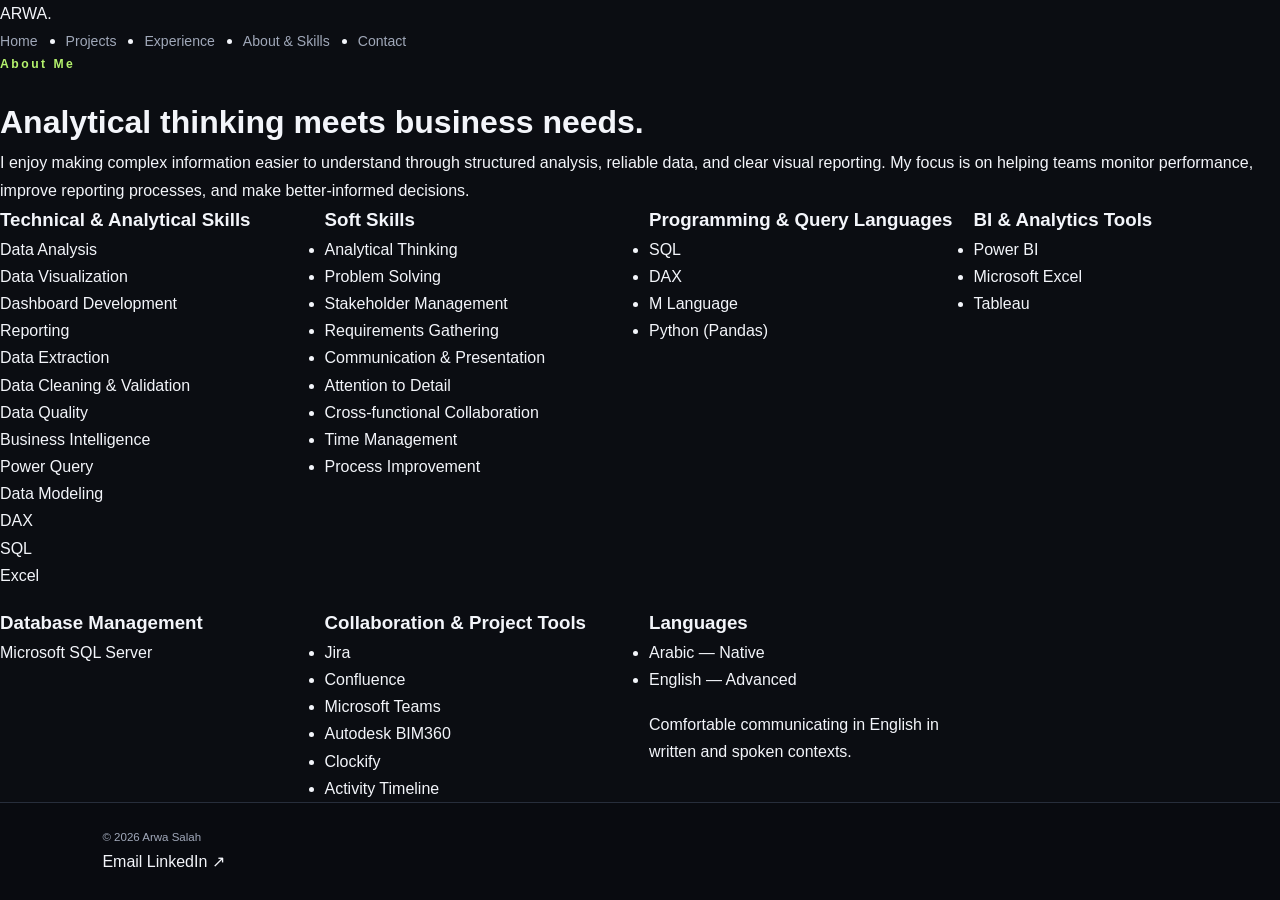
==== about.html @ 10252058 "Create about.html" ====
<!DOCTYPE html>
<html lang="en">
<head>
  <meta charset="UTF-8">
  <meta name="viewport" content="width=device-width, initial-scale=1.0">
  <title>About & Skills | Arwa Salah</title>
  <link rel="stylesheet" href="styles.css">
</head>
<body>

  <nav class="navbar">
    <div class="container nav-inner">
      <a class="brand" href="index.html">ARWA<span>.</span></a>
      <ul class="nav-links">
        <li><a href="index.html">Home</a></li>
        <li><a href="projects.html">Projects</a></li>
        <li><a href="experience.html">Experience</a></li>
        <li><a class="active" href="about.html">About & Skills</a></li>
        <li><a class="nav-cta" href="contact.html">Contact</a></li>
      </ul>
    </div>
  </nav>

  <header class="page-header">
    <div class="container page-heading">
      <p class="eyebrow">About Me</p>
      <h1>Analytical thinking meets business needs.</h1>
      <p>
        I enjoy making complex information easier to understand through
        structured analysis, reliable data, and clear visual reporting.
        My focus is on helping teams monitor performance, improve reporting
        processes, and make better-informed decisions.
      </p>
    </div>
  </header>

  <main class="content-section">
    <div class="container">
      <div class="skills-grid">

        <section class="skill-panel">
          <h3>Technical & Analytical Skills</h3>
          <ul class="tags">
            <li>Data Analysis</li>
            <li>Data Visualization</li>
            <li>Dashboard Development</li>
            <li>Reporting</li>
            <li>Data Extraction</li>
            <li>Data Cleaning & Validation</li>
            <li>Data Quality</li>
            <li>Business Intelligence</li>
            <li>Power Query</li>
            <li>Data Modeling</li>
            <li>DAX</li>
            <li>SQL</li>
            <li>Excel</li>
          </ul>
        </section>

        <section class="skill-panel">
          <h3>Soft Skills</h3>
          <ul class="tags">
            <li>Analytical Thinking</li>
            <li>Problem Solving</li>
            <li>Stakeholder Management</li>
            <li>Requirements Gathering</li>
            <li>Communication & Presentation</li>
            <li>Attention to Detail</li>
            <li>Cross-functional Collaboration</li>
            <li>Time Management</li>
            <li>Process Improvement</li>
          </ul>
        </section>

        <section class="skill-panel">
          <h3>Programming & Query Languages</h3>
          <ul class="tags">
            <li>SQL</li>
            <li>DAX</li>
            <li>M Language</li>
            <li>Python (Pandas)</li>
          </ul>
        </section>

        <section class="skill-panel">
          <h3>BI & Analytics Tools</h3>
          <ul class="tags">
            <li>Power BI</li>
            <li>Microsoft Excel</li>
            <li>Tableau</li>
          </ul>
        </section>

        <section class="skill-panel">
          <h3>Database Management</h3>
          <ul class="tags">
            <li>Microsoft SQL Server</li>
          </ul>
        </section>

        <section class="skill-panel">
          <h3>Collaboration & Project Tools</h3>
          <ul class="tags">
            <li>Jira</li>
            <li>Confluence</li>
            <li>Microsoft Teams</li>
            <li>Autodesk BIM360</li>
            <li>Clockify</li>
            <li>Activity Timeline</li>
          </ul>
        </section>

        <section class="skill-panel">
          <h3>Languages</h3>
          <ul class="tags">
            <li>Arabic — Native</li>
            <li>English — Advanced</li>
          </ul>
          <p style="margin-top:18px;">
            Comfortable communicating in English in written and spoken contexts.
          </p>
        </section>

      </div>
    </div>
  </main>

  <footer class="footer">
    <div class="container footer-inner">
      <p>© 2026 Arwa Salah</p>
      <div class="footer-links">
        <a href="mailto:arwasalah111996@gmail.com">Email</a>
        <a href="https://www.linkedin.com/in/arwa-salah-63a6a9227/" target="_blank" rel="noopener noreferrer">LinkedIn ↗</a>
      </div>
    </div>
  </footer>

</body>
</html>
---- styles.css ----
/* =========================
   Global Styles
========================= */

:root {
    --background: #0b0d12;
    --surface: #121620;
    --surface-light: #191f2c;
    --text: #f3f5fa;
    --muted: #a0a8b9;
    --accent: #b5f36d;
    --accent-dark: #17230e;
    --border: #272e3b;
}

* {
    margin: 0;
    padding: 0;
    box-sizing: border-box;
    scroll-behavior: smooth;
}

body {
    font-family: "Inter", sans-serif;
    background: var(--background);
    color: var(--text);
    line-height: 1.7;
}

a {
    color: inherit;
    text-decoration: none;
}

section {
    scroll-margin-top: 90px;
}

.section {
    padding: 110px 8%;
}

.highlight,
.section-heading h2 span,
.logo span {
    color: var(--accent);
}

.eyebrow {
    color: var(--accent);
    font-size: 0.76rem;
    font-weight: 700;
    letter-spacing: 2.5px;
    margin-bottom: 20px;
}

.section-heading {
    margin-bottom: 50px;
}

.section-heading h2,
.contact-section h2 {
    font-size: clamp(2.1rem, 4.5vw, 3.6rem);
    line-height: 1.2;
    letter-spacing: -1.8px;
    font-weight: 700;
}

.section-description {
    color: var(--muted);
    margin-top: 20px;
    max-width: 550px;
}

/* =========================
   Navigation
========================= */

#navbar {
    position: fixed;
    top: 0;
    left: 0;
    width: 100%;
    z-index: 1000;
    min-height: 76px;
    padding: 18px 8%;
    display: flex;
    justify-content: space-between;
    align-items: center;
    gap: 24px;
    background: rgba(11, 13, 18, 0.94);
    border-bottom: 1px solid rgba(255, 255, 255, 0.06);
    backdrop-filter: blur(16px);
}

.logo {
    font-size: 1.7rem;
    font-weight: 800;
    letter-spacing: -1px;
}

.nav-links {
    display: flex;
    align-items: center;
    gap: 28px;
}

.nav-links a {
    color: var(--muted);
    font-size: 0.88rem;
    transition: color 0.25s ease;
}

.nav-links a:hover {
    color: var(--accent);
}

/* =========================
   Welcome / Hero
========================= */

#welcome-section {
    min-height: 100vh;
    height: 100vh;
    padding: 120px 8% 80px;
    display: grid;
    grid-template-columns: 1.2fr 0.8fr;
    align-items: center;
    gap: 50px;
    position: relative;
    overflow: hidden;
    background:
        radial-gradient(ellipse at 85% 45%, rgba(181, 243, 109, 0.09), transparent 38%),
        var(--background);
}

.hero-content {
    max-width: 720px;
    z-index: 1;
}

.hero-content h1 {
    font-size: clamp(2.8rem, 5.5vw, 5rem);
    line-height: 1.12;
    letter-spacing: -3px;
    margin-bottom: 28px;
}

.hero-description {
    color: var(--muted);
    max-width: 560px;
    font-size: 1rem;
    line-height: 1.9;
    margin-bottom: 30px;
}

.hero-buttons,
.contact-links {
    display: flex;
    gap: 14px;
    flex-wrap: wrap;
}

.btn {
    min-height: 48px;
    padding: 12px 22px;
    display: inline-flex;
    align-items: center;
    justify-content: center;
    border-radius: 7px;
    font-weight: 600;
    font-size: 0.88rem;
    transition: transform 0.25s ease, background 0.25s ease;
}

.btn:hover {
    transform: translateY(-3px);
}

.btn-primary {
    background: var(--accent);
    color: #10150b;
}

.btn-primary:hover {
    background: #c8ff8b;
}

.btn-secondary {
    border: 1px solid var(--border);
    color: var(--text);
    background: rgba(255, 255, 255, 0.02);
}

.btn-secondary:hover {
    border-color: var(--accent);
}

.hero-tools {
    display: flex;
    flex-wrap: wrap;
    gap: 10px;
    margin-top: 35px;
}

.hero-tools span,
.project-tags span {
    color: var(--muted);
    border: 1px solid var(--border);
    padding: 5px 12px;
    border-radius: 5px;
    font-size: 0.76rem;
}

/* Hero illustration */

.hero-visual {
    position: relative;
    width: 100%;
    max-width: 450px;
    justify-self: center;
}

.visual-card {
    background: rgba(22, 27, 39, 0.96);
    border: 1px solid #303949;
    border-radius: 15px;
    padding: 25px;
    box-shadow: 0 30px 90px rgba(0, 0, 0, 0.35);
    transform: rotate(2deg);
}

.card-top {
    display: flex;
    align-items: center;
    gap: 9px;
    color: var(--muted);
    font-size: 0.68rem;
    letter-spacing: 1.5px;
    margin-bottom: 27px;
}

.status-dot {
    width: 8px;
    height: 8px;
    background: var(--accent);
    border-radius: 50%;
}

.chart-heading {
    font-size: 1.15rem;
    font-weight: 600;
}

.chart-subtitle {
    font-size: 0.75rem;
    color: var(--muted);
    margin-top: 4px;
}

.chart-bars {
    height: 170px;
    margin-top: 25px;
    display: flex;
    align-items: end;
    justify-content: space-around;
    gap: 12px;
    border-bottom: 1px solid var(--border);
    background: repeating-linear-gradient(
        to bottom,
        transparent 0,
        transparent 41px,
        rgba(255, 255, 255, 0.05) 42px
    );
}

.bar {
    width: 10%;
    background: #475a46;
    border-radius: 5px 5px 0 0;
    min-height: 10px;
}

.bar.active {
    background: var(--accent);
}

.chart-labels {
    display: flex;
    justify-content: space-around;
    color: var(--muted);
    font-size: 0.65rem;
    margin-top: 10px;
}

.visual-footer {
    border-top: 1px solid var(--border);
    margin-top: 25px;
    padding-top: 16px;
    display: flex;
    justify-content: space-between;
    color: var(--accent);
    font-size: 0.72rem;
    letter-spacing: 1px;
}

.floating-tag {
    position: absolute;
    background: #202737;
    border: 1px solid #394354;
    border-radius: 8px;
    padding: 10px 16px;
    font-size: 0.78rem;
    box-shadow: 0 10px 30px rgba(0, 0, 0, 0.25);
}

.tag-one {
    top: 15%;
    left: -35px;
    color: var(--accent);
}

.tag-two {
    bottom: 10%;
    right: -25px;
}

.scroll-indicator {
    position: absolute;
    bottom: 25px;
    left: 8%;
    display: flex;
    align-items: center;
    gap: 15px;
    color: var(--muted);
    font-size: 0.65rem;
    letter-spacing: 2px;
}

/* =========================
   About
========================= */

#about {
    display: grid;
    grid-template-columns: 1fr 1fr;
    gap: 70px;
    background: #0e1118;
}

#about .section-heading {
    margin-bottom: 0;
}

.about-content > p {
    color: var(--muted);
    margin-bottom: 20px;
    line-height: 1.95;
}

.about-stats {
    display: flex;
    gap: 35px;
    flex-wrap: wrap;
    margin-top: 35px;
    padding-top: 25px;
    border-top: 1px solid var(--border);
}

.stat {
    display: flex;
    flex-direction: column;
}

.stat strong {
    font-size: 1.8rem;
    color: var(--accent);
}

.stat span {
    color: var(--muted);
    font-size: 0.75rem;
}

/* =========================
   Projects
========================= */

.projects-section {
    background: var(--background);
}

.projects-grid {
    display: grid;
    grid-template-columns: repeat(2, minmax(0, 1fr));
    gap: 28px;
}

.project-tile {
    min-width: 0;
    overflow: hidden;
    background: var(--surface);
    border: 1px solid var(--border);
    border-radius: 12px;
    transition: transform 0.3s ease, border-color 0.3s ease;
}

.project-tile:hover {
    transform: translateY(-6px);
    border-color: #59654b;
}

.project-visual {
    height: 255px;
    position: relative;
    padding: 24px;
    overflow: hidden;
    display: flex;
    flex-direction: column;
    justify-content: center;
}

.visual-purple {
    background: linear-gradient(135deg, #29203c, #171b2a);
}

.visual-blue {
    background: linear-gradient(135deg, #182e42, #141b29);
}

.visual-green {
    background: linear-gradient(135deg, #1b352d, #141b22);
}

.project-number {
    position: absolute;
    top: 20px;
    left: 24px;
    color: rgba(255, 255, 255, 0.65);
    font-size: 0.68rem;
    letter-spacing: 1.5px;
}

.visual-caption {
    position: absolute;
    bottom: 10px;
    right: 15px;
    color: rgba(255, 255, 255, 0.6);
    font-size: 0.6rem;
}

.mini-dashboard {
    background: rgba(12, 16, 25, 0.8);
    border: 1px solid rgba(255, 255, 255, 0.1);
    border-radius: 8px;
    padding: 18px;
    margin-top: 20px;
}

.mini-kpis {
    display: flex;
    justify-content: space-between;
    gap: 15px;
}

.mini-kpis div {
    display: flex;
    flex-direction: column;
}

.mini-kpis small {
    color: var(--muted);
    font-size: 0.65rem;
}

.mini-kpis strong {
    font-size: 1.25rem;
    color: var(--accent);
}

.mini-chart {
    display: flex;
    align-items: end;
    justify-content: space-around;
    height: 75px;
    gap: 12px;
    margin-top: 20px;
    border-bottom: 1px solid #3b4251;
}

.mini-chart i {
    width: 12%;
    background: #819c6a;
    border-radius: 3px 3px 0 0;
}

.code-preview {
    font-family: Consolas, monospace;
    font-size: 0.82rem;
    line-height: 2;
    padding: 15px;
    margin-top: 25px;
    background: rgba(7, 12, 20, 0.65);
    border: 1px solid rgba(255, 255, 255, 0.1);
    border-radius: 8px;
}

.code-preview p span {
    color: #a8d7ff;
}

.code-preview .indent {
    padding-left: 18px;
    color: #d3e0f2;
}

.code-result {
    display: flex;
    justify-content: space-between;
    gap: 10px;
    margin-top: 12px;
    font-size: 0.6rem;
    color: #b6e8c5;
}

.spreadsheet {
    margin-top: 25px;
    background: #f3f6f3;
    color: #263b32;
    border-radius: 5px;
    padding: 10px;
    font-size: 0.65rem;
    overflow: hidden;
}

.spreadsheet > div {
    display: grid;
    grid-template-columns: 1.3fr 1fr 1fr;
    gap: 6px;
    padding: 7px 5px;
    border-bottom: 1px solid #dce4dd;
}

.spreadsheet .sheet-header {
    background: #d9e8d9;
    font-weight: 700;
}

.spreadsheet .sheet-total {
    background: #e1ecdf;
    font-weight: 700;
}

.project-info {
    padding: 25px;
}

.project-category {
    color: var(--accent);
    font-size: 0.68rem;
    letter-spacing: 1.5px;
    font-weight: 700;
    margin-bottom: 10px;
}

.project-info h3 {
    font-size: 1.25rem;
    margin-bottom: 12px;
}

.project-info > p:not(.project-category) {
    color: var(--muted);
    font-size: 0.88rem;
    line-height: 1.85;
}

.project-tags {
    display: flex;
    gap: 8px;
    flex-wrap: wrap;
    margin: 20px 0;
}

.project-tags span {
    font-size: 0.67rem;
}

.project-link {
    display: inline-block;
    color: var(--accent);
    font-size: 0.84rem;
    font-weight: 600;
    margin-top: 5px;
}

.project-link:hover {
    text-decoration: underline;
}

.projects-note {
    color: var(--muted);
    font-size: 0.75rem;
    margin-top: 25px;
}

/* =========================
   Skills
========================= */

.skills-section {
    background: #0e1118;
}

.skills-grid {
    display: grid;
    grid-template-columns: repeat(4, minmax(0, 1fr));
    gap: 18px;
}

.skill-card {
    padding: 26px 22px;
    background: var(--surface);
    border: 1px solid var(--border);
    border-radius: 10px;
    transition: border-color 0.25s ease, transform 0.25s ease;
}

.skill-card:hover {
    border-color: var(--accent);
    transform: translateY(-4px);
}

.skill-icon {
    display: inline-flex;
    align-items: center;
    justify-content: center;
    width: 43px;
    height: 43px;
    border-radius: 8px;
    color: var(--accent);
    background: #222c1b;
    font-size: 1.3rem;
    margin-bottom: 20px;
}

.skill-card h3 {
    margin-bottom: 10px;
    font-size: 1.05rem;
}

.skill-card p {
    color: var(--muted);
    font-size: 0.82rem;
    line-height: 1.8;
}

/* =========================
   Contact
========================= */

.contact-section {
    padding: 110px 8%;
    text-align: center;
    background:
        radial-gradient(ellipse at center top, rgba(181, 243, 109, 0.08), transparent 60%),
        var(--background);
}

.contact-section h2 {
    margin-bottom: 22px;
}

.contact-section > p:not(.eyebrow) {
    max-width: 550px;
    margin: 0 auto 30px;
    color: var(--muted);
}

.contact-links {
    justify-content: center;
}

/* =========================
   Footer
========================= */

footer {
    display: flex;
    justify-content: space-between;
    align-items: center;
    gap: 20px;
    padding: 25px 8%;
    border-top: 1px solid var(--border);
    background: #090b10;
}

footer p {
    color: var(--muted);
    font-size: 0.72rem;
}

/* =========================
   Responsive Design
========================= */

@media (max-width: 1000px) {
    #welcome-section {
        grid-template-columns: 1fr 0.8fr;
        gap: 25px;
    }

    .hero-content h1 {
        font-size: clamp(2.7rem, 5vw, 4rem);
    }

    .hero-visual {
        max-width: 360px;
    }

    .skills-grid {
        grid-template-columns: repeat(2, minmax(0, 1fr));
    }

    #about {
        gap: 35px;
    }
}

@media (max-width: 700px) {
    #navbar {
        padding: 12px 5%;
        min-height: 70px;
        flex-direction: column;
        gap: 4px;
    }

    .logo {
        font-size: 1.4rem;
    }

    .nav-links {
        width: 100%;
        justify-content: center;
        gap: 17px;
        flex-wrap: wrap;
    }

    .nav-links a {
        font-size: 0.75rem;
    }

    section {
        scroll-margin-top: 105px;
    }

    #welcome-section {
        height: auto;
        min-height: 100vh;
        padding: 150px 6% 85px;
        grid-template-columns: 1fr;
        gap: 45px;
    }

    .hero-content h1 {
        font-size: clamp(2.7rem, 11vw, 4rem);
        letter-spacing: -2px;
    }

    .hero-description {
        font-size: 0.9rem;
    }

    .hero-visual {
        width: 90%;
        max-width: 390px;
        margin-bottom: 15px;
    }

    .visual-card {
        padding: 20px;
    }

    .scroll-indicator {
        left: 6%;
        bottom: 20px;
    }

    .section {
        padding: 80px 6%;
    }

    #about {
        grid-template-columns: 1fr;
        gap: 30px;
    }

    .projects-grid {
        grid-template-columns: 1fr;
    }

    .project-visual {
        height: 235px;
    }

    .skills-grid {
        grid-template-columns: 1fr 1fr;
    }

    .contact-section {
        padding: 80px 6%;
    }

    footer {
        padding: 25px 6%;
        flex-direction: column;
        text-align: center;
        gap: 10px;
    }
}

@media (max-width: 400px) {
    .nav-links {
        gap: 11px;
    }

    .nav-links a {
        font-size: 0.69rem;
    }

    .skills-grid {
        grid-template-columns: 1fr;
    }

    .hero-buttons .btn,
    .contact-links .btn {
        width: 100%;
    }

    .about-stats {
        gap: 20px;
    }

    .floating-tag {
        font-size: 0.68rem;
        padding: 8px 10px;
    }
}
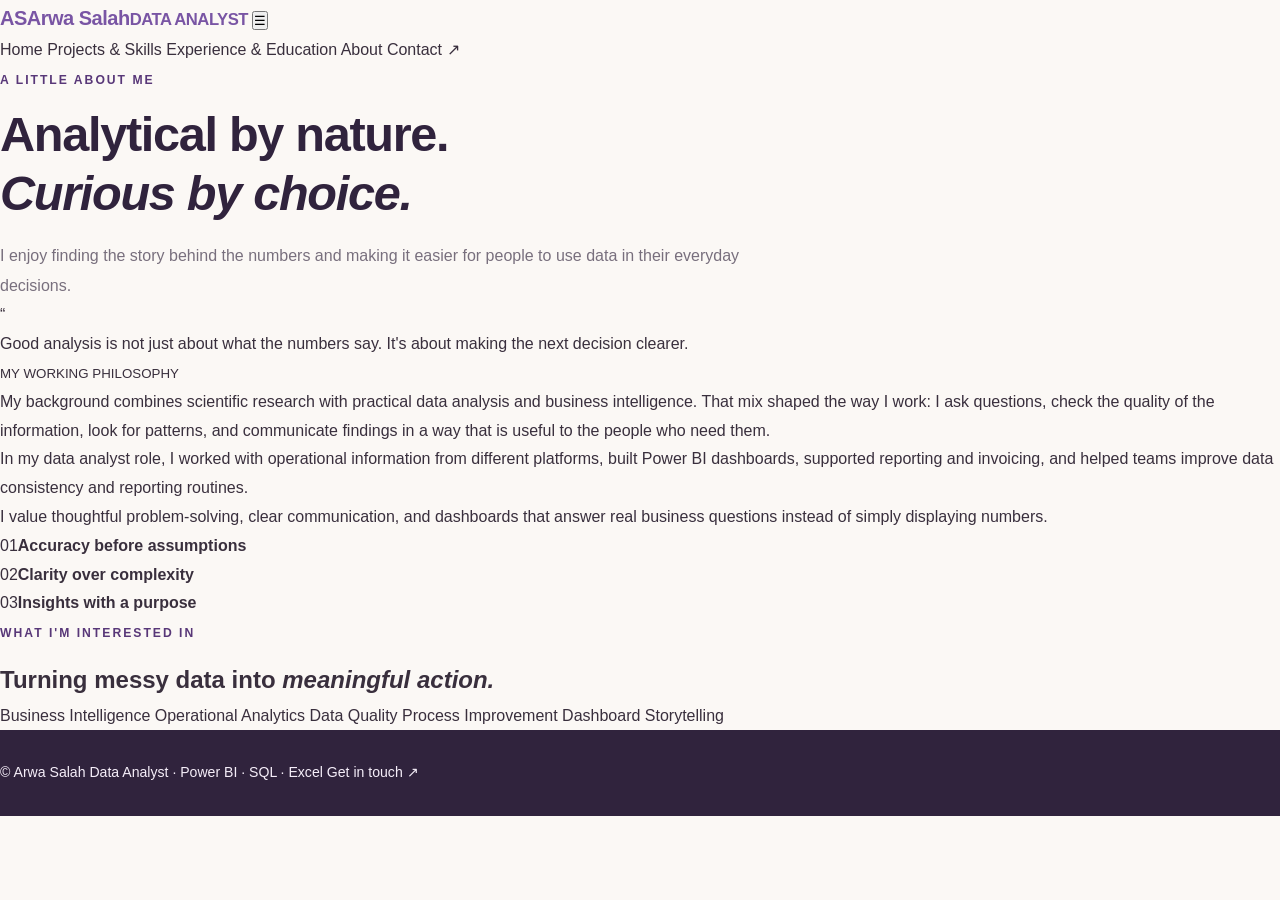
==== commit eca4b59a: "Update about.html" ====
--- a/about.html
+++ b/about.html
@@ -1,140 +1,74 @@
-
-<!DOCTYPE html>
+<!doctype html>
 <html lang="en">
 <head>
-  <meta charset="UTF-8">
-  <meta name="viewport" content="width=device-width, initial-scale=1.0">
-  <title>About & Skills | Arwa Salah</title>
-  <link rel="stylesheet" href="styles.css">
+<meta charset="utf-8">
+<meta name="viewport" content="width=device-width,initial-scale=1">
+<title>About | Arwa Salah</title>
+<link rel="preconnect" href="https://fonts.googleapis.com">
+<link href="https://fonts.googleapis.com/css2?family=DM+Sans:wght@400;500;600;700&family=Playfair+Display:wght@600;700&display=swap" rel="stylesheet">
+<link rel="stylesheet" href="styles.css">
+<script defer src="script.js"></script>
 </head>
 <body>
+<div class="ambient ambient-one"></div>
+<div class="ambient ambient-two"></div>
+<header class="site-header">
+  <a class="brand" href="index.html"><span class="brand-mark">AS</span><span>Arwa Salah<small>DATA ANALYST</small></span></a>
+  <button class="menu-toggle" aria-label="Toggle navigation" aria-expanded="false">☰</button>
+  <nav class="nav">
+    <a href="index.html">Home</a>
+    <a href="projects.html">Projects & Skills</a>
+    <a href="experience.html">Experience & Education</a>
+    <a class="active" href="about.html">About</a>
+    <a class="nav-contact" href="contact.html">Contact <span>↗</span></a>
+  </nav>
+</header>
 
-  <nav class="navbar">
-    <div class="container nav-inner">
-      <a class="brand" href="index.html">ARWA<span>.</span></a>
-      <ul class="nav-links">
-        <li><a href="index.html">Home</a></li>
-        <li><a href="projects.html">Projects</a></li>
-        <li><a href="experience.html">Experience</a></li>
-        <li><a class="active" href="about.html">About & Skills</a></li>
-        <li><a class="nav-cta" href="contact.html">Contact</a></li>
-      </ul>
+<main class="page-wrap inner-page">
+<section class="page-heading reveal">
+  <p class="eyebrow">A LITTLE ABOUT ME</p>
+  <h1>Analytical by nature.<br><em>Curious by choice.</em></h1>
+  <p class="lead">I enjoy finding the story behind the numbers and making it easier for people to use data in their everyday decisions.</p>
+</section>
+
+<section class="about-layout reveal">
+  <div class="about-quote">
+    <span class="quote-mark">“</span>
+    <p>Good analysis is not just about what the numbers say. It's about making the next decision clearer.</p>
+    <span class="quote-line"></span>
+    <small>MY WORKING PHILOSOPHY</small>
+  </div>
+  <div class="about-copy">
+    <p>My background combines scientific research with practical data analysis and business intelligence. That mix shaped the way I work: I ask questions, check the quality of the information, look for patterns, and communicate findings in a way that is useful to the people who need them.</p>
+    <p>In my data analyst role, I worked with operational information from different platforms, built Power BI dashboards, supported reporting and invoicing, and helped teams improve data consistency and reporting routines.</p>
+    <p>I value thoughtful problem-solving, clear communication, and dashboards that answer real business questions instead of simply displaying numbers.</p>
+    <div class="value-list">
+      <div><span>01</span><b>Accuracy before assumptions</b></div>
+      <div><span>02</span><b>Clarity over complexity</b></div>
+      <div><span>03</span><b>Insights with a purpose</b></div>
     </div>
-  </nav>
+  </div>
+</section>
 
-  <header class="page-header">
-    <div class="container page-heading">
-      <p class="eyebrow">About Me</p>
-      <h1>Analytical thinking meets business needs.</h1>
-      <p>
-        I enjoy making complex information easier to understand through
-        structured analysis, reliable data, and clear visual reporting.
-        My focus is on helping teams monitor performance, improve reporting
-        processes, and make better-informed decisions.
-      </p>
-    </div>
-  </header>
+<section class="about-bottom reveal">
+  <div>
+    <p class="eyebrow">WHAT I'M INTERESTED IN</p>
+    <h2>Turning messy data into <em>meaningful action.</em></h2>
+  </div>
+  <div class="interest-chips">
+    <span>Business Intelligence</span>
+    <span>Operational Analytics</span>
+    <span>Data Quality</span>
+    <span>Process Improvement</span>
+    <span>Dashboard Storytelling</span>
+  </div>
+</section>
+</main>
 
-  <main class="content-section">
-    <div class="container">
-      <div class="skills-grid">
-
-        <section class="skill-panel">
-          <h3>Technical & Analytical Skills</h3>
-          <ul class="tags">
-            <li>Data Analysis</li>
-            <li>Data Visualization</li>
-            <li>Dashboard Development</li>
-            <li>Reporting</li>
-            <li>Data Extraction</li>
-            <li>Data Cleaning & Validation</li>
-            <li>Data Quality</li>
-            <li>Business Intelligence</li>
-            <li>Power Query</li>
-            <li>Data Modeling</li>
-            <li>DAX</li>
-            <li>SQL</li>
-            <li>Excel</li>
-          </ul>
-        </section>
-
-        <section class="skill-panel">
-          <h3>Soft Skills</h3>
-          <ul class="tags">
-            <li>Analytical Thinking</li>
-            <li>Problem Solving</li>
-            <li>Stakeholder Management</li>
-            <li>Requirements Gathering</li>
-            <li>Communication & Presentation</li>
-            <li>Attention to Detail</li>
-            <li>Cross-functional Collaboration</li>
-            <li>Time Management</li>
-            <li>Process Improvement</li>
-          </ul>
-        </section>
-
-        <section class="skill-panel">
-          <h3>Programming & Query Languages</h3>
-          <ul class="tags">
-            <li>SQL</li>
-            <li>DAX</li>
-            <li>M Language</li>
-            <li>Python (Pandas)</li>
-          </ul>
-        </section>
-
-        <section class="skill-panel">
-          <h3>BI & Analytics Tools</h3>
-          <ul class="tags">
-            <li>Power BI</li>
-            <li>Microsoft Excel</li>
-            <li>Tableau</li>
-          </ul>
-        </section>
-
-        <section class="skill-panel">
-          <h3>Database Management</h3>
-          <ul class="tags">
-            <li>Microsoft SQL Server</li>
-          </ul>
-        </section>
-
-        <section class="skill-panel">
-          <h3>Collaboration & Project Tools</h3>
-          <ul class="tags">
-            <li>Jira</li>
-            <li>Confluence</li>
-            <li>Microsoft Teams</li>
-            <li>Autodesk BIM360</li>
-            <li>Clockify</li>
-            <li>Activity Timeline</li>
-          </ul>
-        </section>
-
-        <section class="skill-panel">
-          <h3>Languages</h3>
-          <ul class="tags">
-            <li>Arabic — Native</li>
-            <li>English — Advanced</li>
-          </ul>
-          <p style="margin-top:18px;">
-            Comfortable communicating in English in written and spoken contexts.
-          </p>
-        </section>
-
-      </div>
-    </div>
-  </main>
-
-  <footer class="footer">
-    <div class="container footer-inner">
-      <p>© 2026 Arwa Salah</p>
-      <div class="footer-links">
-        <a href="mailto:arwasalah111996@gmail.com">Email</a>
-        <a href="https://www.linkedin.com/in/arwa-salah-63a6a9227/" target="_blank" rel="noopener noreferrer">LinkedIn ↗</a>
-      </div>
-    </div>
-  </footer>
-
+<footer class="footer">
+  <span>© <span id="year"></span> Arwa Salah</span>
+  <span>Data Analyst · Power BI · SQL · Excel</span>
+  <a href="contact.html">Get in touch ↗</a>
+</footer>
 </body>
 </html>
--- a/styles.css
+++ b/styles.css
@@ -1,848 +1,778 @@
-
-/* =========================
-   Global Styles
-========================= */
 
 :root {
-    --background: #0b0d12;
-    --surface: #121620;
-    --surface-light: #191f2c;
-    --text: #f3f5fa;
-    --muted: #a0a8b9;
-    --accent: #b5f36d;
-    --accent-dark: #17230e;
-    --border: #272e3b;
+  --ink: #30233d;
+  --ink-soft: #544360;
+  --purple: #7955a4;
+  --purple-deep: #583778;
+  --lavender: #e8def3;
+  --lavender-light: #f3edf8;
+  --cream: #fbf8f5;
+  --white: #ffffff;
+  --brown: #9b7869;
+  --brown-light: #eee2da;
+  --text: #392f3d;
+  --muted: #786f7d;
+  --line: #e9e0ec;
+  --shadow: 0 18px 50px rgba(62, 40, 80, 0.09);
+  --radius: 22px;
+  --max-width: 1160px;
 }
 
 * {
-    margin: 0;
-    padding: 0;
-    box-sizing: border-box;
-    scroll-behavior: smooth;
+  box-sizing: border-box;
+  margin: 0;
+  padding: 0;
+}
+
+html {
+  scroll-behavior: smooth;
+  scroll-padding-top: 100px;
 }
 
 body {
-    font-family: "Inter", sans-serif;
-    background: var(--background);
-    color: var(--text);
-    line-height: 1.7;
+  background: var(--cream);
+  color: var(--text);
+  font-family: "Segoe UI", Arial, sans-serif;
+  font-size: 16px;
+  line-height: 1.8;
+  -webkit-font-smoothing: antialiased;
 }
 
 a {
-    color: inherit;
-    text-decoration: none;
-}
-
-section {
-    scroll-margin-top: 90px;
-}
+  color: inherit;
+  text-decoration: none;
+}
+
+img {
+  display: block;
+  max-width: 100%;
+}
+
+.container {
+  width: min(var(--max-width), calc(100% - 48px));
+  margin-inline: auto;
+}
+
+/* NAVIGATION */
+
+.navbar {
+  position: sticky;
+  top: 0;
+  z-index: 100;
+  background: rgba(251, 248, 245, 0.93);
+  backdrop-filter: blur(16px);
+  border-bottom: 1px solid rgba(121, 85, 164, 0.12);
+}
+
+.nav-inner {
+  min-height: 78px;
+  display: flex;
+  align-items: center;
+  justify-content: space-between;
+  gap: 25px;
+}
+
+.brand {
+  color: var(--ink);
+  font-size: 1.25rem;
+  font-weight: 800;
+  letter-spacing: -0.5px;
+  white-space: nowrap;
+}
+
+.brand span {
+  color: var(--purple);
+}
+
+.nav-links {
+  display: flex;
+  align-items: center;
+  gap: 25px;
+  list-style: none;
+}
+
+.nav-links a {
+  position: relative;
+  color: var(--muted);
+  font-size: 0.9rem;
+  font-weight: 600;
+  transition: color 0.25s ease;
+}
+
+.nav-links a:not(.nav-cta)::after {
+  content: "";
+  position: absolute;
+  left: 0;
+  bottom: -7px;
+  width: 0;
+  height: 2px;
+  background: var(--purple);
+  transition: width 0.25s ease;
+}
+
+.nav-links a:hover,
+.nav-links a.active {
+  color: var(--purple-deep);
+}
+
+.nav-links a:hover::after,
+.nav-links a.active::after {
+  width: 100%;
+}
+
+.nav-links .nav-cta {
+  padding: 10px 19px;
+  border-radius: 999px;
+  background: var(--purple-deep);
+  color: white;
+  transition: background 0.25s ease, transform 0.25s ease;
+}
+
+.nav-links .nav-cta:hover {
+  background: var(--purple);
+  transform: translateY(-2px);
+}
+
+/* HOME HERO */
+
+.hero {
+  position: relative;
+  overflow: hidden;
+  padding: 78px 0 86px;
+  background:
+    radial-gradient(ellipse at 80% 10%, rgba(214, 194, 233, 0.65), transparent 37%),
+    linear-gradient(125deg, #f4edf8 0%, #fbf8f5 56%, #efe3dc 100%);
+}
+
+.hero::before {
+  content: "";
+  position: absolute;
+  width: 300px;
+  height: 300px;
+  border: 1px solid rgba(121, 85, 164, 0.15);
+  border-radius: 50%;
+  right: -110px;
+  bottom: -160px;
+}
+
+.hero-grid {
+  position: relative;
+  display: grid;
+  grid-template-columns: minmax(0, 1.35fr) minmax(250px, 0.65fr);
+  align-items: center;
+  gap: 65px;
+}
+
+.eyebrow {
+  display: inline-block;
+  margin-bottom: 16px;
+  color: var(--purple-deep);
+  font-size: 0.76rem;
+  font-weight: 800;
+  letter-spacing: 2px;
+  line-height: 1.5;
+  text-transform: uppercase;
+}
+
+.hero h1 {
+  max-width: 720px;
+  margin-bottom: 23px;
+  color: var(--ink);
+  font-size: clamp(2.8rem, 5.4vw, 4.8rem);
+  font-weight: 750;
+  line-height: 1.12;
+  letter-spacing: -2.3px;
+}
+
+.hero h1 span {
+  color: var(--purple);
+}
+
+.hero-copy {
+  max-width: 620px;
+  margin-bottom: 30px;
+  color: var(--ink-soft);
+  font-size: 1.04rem;
+  line-height: 1.95;
+}
+
+.hero-actions {
+  display: flex;
+  flex-wrap: wrap;
+  gap: 13px;
+}
+
+/* PROFILE IMAGE: FIXED SIZE */
+
+.profile-frame {
+  position: relative;
+  width: 100%;
+  max-width: 285px;
+  height: 350px;
+  justify-self: center;
+  overflow: hidden;
+  padding: 7px;
+  border: 1px solid rgba(121, 85, 164, 0.24);
+  border-radius: 48% 48% 25px 25px;
+  background: rgba(255, 255, 255, 0.65);
+  box-shadow: 0 25px 65px rgba(74, 48, 96, 0.17);
+  transition: transform 0.35s ease, box-shadow 0.35s ease;
+}
+
+.profile-frame:hover {
+  transform: translateY(-6px) rotate(1deg);
+  box-shadow: 0 32px 75px rgba(74, 48, 96, 0.23);
+}
+
+.profile-frame img {
+  width: 100%;
+  height: 100%;
+  border-radius: 45% 45% 19px 19px;
+  object-fit: cover;
+  object-position: center 35%;
+}
+
+.profile-placeholder {
+  width: 100%;
+  height: 100%;
+  align-content: center;
+  padding: 25px;
+  border-radius: 45% 45% 19px 19px;
+  background: var(--lavender-light);
+  color: var(--ink-soft);
+  text-align: center;
+  font-size: 0.9rem;
+}
+
+/* BUTTONS */
+
+.button {
+  display: inline-flex;
+  align-items: center;
+  justify-content: center;
+  gap: 8px;
+  padding: 13px 22px;
+  border: 1px solid transparent;
+  border-radius: 999px;
+  font: inherit;
+  font-size: 0.92rem;
+  font-weight: 700;
+  transition:
+    transform 0.25s ease,
+    box-shadow 0.25s ease,
+    background 0.25s ease;
+}
+
+.button:hover {
+  transform: translateY(-3px);
+  box-shadow: 0 10px 24px rgba(74, 48, 96, 0.16);
+}
+
+.button-primary {
+  background: var(--purple-deep);
+  color: var(--white);
+}
+
+.button-primary:hover,
+.button-dark:hover {
+  background: var(--purple);
+}
+
+.button-outline {
+  border-color: rgba(88, 55, 120, 0.3);
+  background: rgba(255, 255, 255, 0.6);
+  color: var(--purple-deep);
+}
+
+.button-dark {
+  background: var(--ink);
+  color: var(--white);
+}
+
+/* SECTION HEADINGS */
 
 .section {
-    padding: 110px 8%;
-}
-
-.highlight,
-.section-heading h2 span,
-.logo span {
-    color: var(--accent);
-}
-
-.eyebrow {
-    color: var(--accent);
-    font-size: 0.76rem;
-    font-weight: 700;
-    letter-spacing: 2.5px;
-    margin-bottom: 20px;
+  padding: 88px 0;
+}
+
+.section-white {
+  background: var(--white);
 }
 
 .section-heading {
-    margin-bottom: 50px;
+  max-width: 720px;
+  margin-bottom: 38px;
 }
 
 .section-heading h2,
-.contact-section h2 {
-    font-size: clamp(2.1rem, 4.5vw, 3.6rem);
-    line-height: 1.2;
-    letter-spacing: -1.8px;
-    font-weight: 700;
-}
-
-.section-description {
-    color: var(--muted);
-    margin-top: 20px;
-    max-width: 550px;
-}
-
-/* =========================
-   Navigation
-========================= */
-
-#navbar {
-    position: fixed;
-    top: 0;
-    left: 0;
+.page-heading h1 {
+  margin-bottom: 17px;
+  color: var(--ink);
+  font-size: clamp(2rem, 3.8vw, 3.15rem);
+  font-weight: 750;
+  line-height: 1.22;
+  letter-spacing: -1.3px;
+}
+
+.section-heading p:not(.eyebrow),
+.page-heading > p:not(.eyebrow) {
+  color: var(--muted);
+  font-size: 1rem;
+  line-height: 1.9;
+}
+
+/* STATS */
+
+.stats-grid {
+  display: grid;
+  grid-template-columns: repeat(3, minmax(0, 1fr));
+  gap: 20px;
+}
+
+.stat-card {
+  padding: 28px;
+  border: 1px solid var(--line);
+  border-radius: var(--radius);
+  background: var(--white);
+  box-shadow: 0 7px 24px rgba(62, 40, 80, 0.035);
+  transition: transform 0.25s ease, box-shadow 0.25s ease;
+}
+
+.stat-card:hover {
+  transform: translateY(-5px);
+  box-shadow: var(--shadow);
+}
+
+.stat-card strong {
+  display: block;
+  margin-bottom: 10px;
+  color: var(--purple-deep);
+  font-size: clamp(1.65rem, 3vw, 2.2rem);
+  line-height: 1.3;
+}
+
+.stat-card p {
+  color: var(--muted);
+  font-size: 0.92rem;
+}
+
+/* PROJECT CARDS */
+
+.cards-grid {
+  display: grid;
+  grid-template-columns: repeat(2, minmax(0, 1fr));
+  gap: 24px;
+}
+
+.card {
+  position: relative;
+  overflow: hidden;
+  padding: 30px;
+  border: 1px solid var(--line);
+  border-radius: var(--radius);
+  background: var(--white);
+  box-shadow: 0 6px 25px rgba(62, 40, 80, 0.035);
+  transition:
+    transform 0.28s ease,
+    box-shadow 0.28s ease,
+    border-color 0.28s ease;
+}
+
+.card::before {
+  content: "";
+  position: absolute;
+  top: 0;
+  left: 0;
+  width: 100%;
+  height: 4px;
+  background: linear-gradient(90deg, var(--purple), #c6a9d9, #d8bba8);
+  transform: scaleX(0);
+  transform-origin: left;
+  transition: transform 0.3s ease;
+}
+
+.card:hover {
+  transform: translateY(-6px);
+  border-color: #d8c6e6;
+  box-shadow: var(--shadow);
+}
+
+.card:hover::before {
+  transform: scaleX(1);
+}
+
+.card-label {
+  margin-bottom: 13px;
+  color: var(--purple);
+  font-size: 0.73rem;
+  font-weight: 800;
+  letter-spacing: 1.5px;
+  text-transform: uppercase;
+}
+
+.card h3 {
+  margin-bottom: 12px;
+  color: var(--ink);
+  font-size: 1.3rem;
+  font-weight: 750;
+  line-height: 1.45;
+}
+
+.card p {
+  margin-bottom: 17px;
+  color: var(--muted);
+  font-size: 0.94rem;
+  line-height: 1.85;
+}
+
+.card p strong {
+  color: var(--ink-soft);
+}
+
+/* TAGS */
+
+.tags {
+  display: flex;
+  flex-wrap: wrap;
+  gap: 9px;
+  list-style: none;
+}
+
+.tags li {
+  padding: 6px 12px;
+  border: 1px solid #e8ddef;
+  border-radius: 999px;
+  background: var(--lavender-light);
+  color: var(--purple-deep);
+  font-size: 0.79rem;
+  font-weight: 600;
+  transition: background 0.2s ease, transform 0.2s ease;
+}
+
+.tags li:hover {
+  transform: translateY(-2px);
+  background: var(--lavender);
+}
+
+/* INTERNAL PAGE HEADERS */
+
+.page-header {
+  padding: 76px 0 55px;
+  background:
+    radial-gradient(ellipse at 85% 0%, rgba(220, 204, 235, 0.55), transparent 40%),
+    linear-gradient(120deg, var(--lavender-light), var(--cream) 75%);
+  border-bottom: 1px solid var(--line);
+}
+
+.page-heading {
+  max-width: 780px;
+}
+
+.content-section {
+  padding: 48px 0 88px;
+}
+
+/* EXPERIENCE TIMELINE */
+
+.timeline {
+  display: grid;
+  gap: 26px;
+  margin-left: 10px;
+  padding-left: 30px;
+  border-left: 2px solid #dfd0e9;
+}
+
+.timeline-item {
+  position: relative;
+  padding: 30px;
+  border: 1px solid var(--line);
+  border-radius: var(--radius);
+  background: var(--white);
+  transition: box-shadow 0.25s ease, transform 0.25s ease;
+}
+
+.timeline-item:hover {
+  transform: translateX(4px);
+  box-shadow: var(--shadow);
+}
+
+.timeline-item::before {
+  content: "";
+  position: absolute;
+  top: 35px;
+  left: -39px;
+  width: 13px;
+  height: 13px;
+  border: 4px solid var(--cream);
+  border-radius: 50%;
+  background: var(--purple);
+  box-shadow: 0 0 0 2px #dfd0e9;
+}
+
+.timeline-date {
+  margin-bottom: 9px;
+  color: var(--purple);
+  font-size: 0.79rem;
+  font-weight: 800;
+  letter-spacing: 0.8px;
+}
+
+.timeline-item h3 {
+  margin-bottom: 5px;
+  color: var(--ink);
+  font-size: 1.45rem;
+  line-height: 1.4;
+}
+
+.timeline-item h4 {
+  margin-bottom: 18px;
+  color: var(--brown);
+  font-size: 0.94rem;
+  font-weight: 600;
+}
+
+.timeline-item ul {
+  padding-left: 21px;
+  color: var(--muted);
+}
+
+.timeline-item li {
+  margin-bottom: 10px;
+  padding-left: 3px;
+}
+
+/* SKILLS */
+
+.skills-grid {
+  display: grid;
+  grid-template-columns: repeat(2, minmax(0, 1fr));
+  gap: 22px;
+}
+
+.skill-panel {
+  padding: 28px;
+  border: 1px solid var(--line);
+  border-radius: var(--radius);
+  background: var(--white);
+  transition: transform 0.25s ease, box-shadow 0.25s ease;
+}
+
+.skill-panel:hover {
+  transform: translateY(-4px);
+  box-shadow: var(--shadow);
+}
+
+.skill-panel h3 {
+  margin-bottom: 19px;
+  color: var(--ink);
+  font-size: 1.15rem;
+}
+
+.skill-panel .tags li {
+  padding: 8px 13px;
+  font-size: 0.82rem;
+}
+
+.skill-panel p {
+  color: var(--muted);
+  font-size: 0.92rem;
+}
+
+/* CONTACT */
+
+.contact-grid {
+  display: grid;
+  grid-template-columns: 0.9fr 1.1fr;
+  gap: 25px;
+}
+
+.contact-card {
+  display: flex;
+  flex-direction: column;
+  align-items: flex-start;
+  gap: 14px;
+  padding: 32px;
+  overflow-wrap: anywhere;
+  border: 1px solid var(--line);
+  border-radius: var(--radius);
+  background: var(--white);
+  transition: box-shadow 0.25s ease;
+}
+
+.contact-card:hover {
+  box-shadow: var(--shadow);
+}
+
+.contact-card h2 {
+  color: var(--ink);
+  font-size: 1.45rem;
+  line-height: 1.4;
+}
+
+.contact-card p {
+  color: var(--muted);
+  font-size: 0.95rem;
+}
+
+.contact-card a:not(.button) {
+  color: var(--purple);
+  font-weight: 600;
+}
+
+.contact-card a:not(.button):hover {
+  color: var(--purple-deep);
+  text-decoration: underline;
+}
+
+/* FOOTER */
+
+.footer {
+  padding: 30px 0;
+  background: #30233d;
+  color: #f5eef9;
+  font-size: 0.88rem;
+}
+
+.footer-inner {
+  display: flex;
+  justify-content: space-between;
+  align-items: center;
+  flex-wrap: wrap;
+  gap: 18px;
+}
+
+.footer-links {
+  display: flex;
+  flex-wrap: wrap;
+  gap: 20px;
+}
+
+.footer-links a {
+  color: #e0d1ec;
+  transition: color 0.2s ease;
+}
+
+.footer-links a:hover {
+  color: white;
+}
+
+/* RESPONSIVE LAYOUT */
+
+@media (max-width: 900px) {
+  .hero-grid {
+    grid-template-columns: minmax(0, 1fr) 250px;
+    gap: 35px;
+  }
+
+  .profile-frame {
+    max-width: 245px;
+    height: 315px;
+  }
+
+  .nav-links {
+    gap: 16px;
+  }
+
+  .nav-links a {
+    font-size: 0.84rem;
+  }
+}
+
+@media (max-width: 720px) {
+  .nav-inner {
+    padding: 15px 0;
+    align-items: flex-start;
+    flex-direction: column;
+    gap: 12px;
+  }
+
+  .nav-links {
     width: 100%;
-    z-index: 1000;
-    min-height: 76px;
-    padding: 18px 8%;
-    display: flex;
-    justify-content: space-between;
-    align-items: center;
-    gap: 24px;
-    background: rgba(11, 13, 18, 0.94);
-    border-bottom: 1px solid rgba(255, 255, 255, 0.06);
-    backdrop-filter: blur(16px);
-}
-
-.logo {
-    font-size: 1.7rem;
-    font-weight: 800;
-    letter-spacing: -1px;
-}
-
-.nav-links {
-    display: flex;
-    align-items: center;
-    gap: 28px;
-}
-
-.nav-links a {
-    color: var(--muted);
-    font-size: 0.88rem;
-    transition: color 0.25s ease;
-}
-
-.nav-links a:hover {
-    color: var(--accent);
-}
-
-/* =========================
-   Welcome / Hero
-========================= */
-
-#welcome-section {
-    min-height: 100vh;
-    height: 100vh;
-    padding: 120px 8% 80px;
-    display: grid;
-    grid-template-columns: 1.2fr 0.8fr;
-    align-items: center;
-    gap: 50px;
-    position: relative;
-    overflow: hidden;
-    background:
-        radial-gradient(ellipse at 85% 45%, rgba(181, 243, 109, 0.09), transparent 38%),
-        var(--background);
-}
-
-.hero-content {
-    max-width: 720px;
-    z-index: 1;
-}
-
-.hero-content h1 {
-    font-size: clamp(2.8rem, 5.5vw, 5rem);
-    line-height: 1.12;
-    letter-spacing: -3px;
-    margin-bottom: 28px;
-}
-
-.hero-description {
-    color: var(--muted);
-    max-width: 560px;
-    font-size: 1rem;
-    line-height: 1.9;
-    margin-bottom: 30px;
-}
-
-.hero-buttons,
-.contact-links {
-    display: flex;
-    gap: 14px;
+    gap: 12px 18px;
     flex-wrap: wrap;
-}
-
-.btn {
-    min-height: 48px;
-    padding: 12px 22px;
-    display: inline-flex;
-    align-items: center;
-    justify-content: center;
-    border-radius: 7px;
-    font-weight: 600;
-    font-size: 0.88rem;
-    transition: transform 0.25s ease, background 0.25s ease;
-}
-
-.btn:hover {
-    transform: translateY(-3px);
-}
-
-.btn-primary {
-    background: var(--accent);
-    color: #10150b;
-}
-
-.btn-primary:hover {
-    background: #c8ff8b;
-}
-
-.btn-secondary {
-    border: 1px solid var(--border);
-    color: var(--text);
-    background: rgba(255, 255, 255, 0.02);
-}
-
-.btn-secondary:hover {
-    border-color: var(--accent);
-}
-
-.hero-tools {
-    display: flex;
-    flex-wrap: wrap;
-    gap: 10px;
-    margin-top: 35px;
-}
-
-.hero-tools span,
-.project-tags span {
-    color: var(--muted);
-    border: 1px solid var(--border);
-    padding: 5px 12px;
-    border-radius: 5px;
-    font-size: 0.76rem;
-}
-
-/* Hero illustration */
-
-.hero-visual {
-    position: relative;
-    width: 100%;
-    max-width: 450px;
-    justify-self: center;
-}
-
-.visual-card {
-    background: rgba(22, 27, 39, 0.96);
-    border: 1px solid #303949;
-    border-radius: 15px;
-    padding: 25px;
-    box-shadow: 0 30px 90px rgba(0, 0, 0, 0.35);
-    transform: rotate(2deg);
-}
-
-.card-top {
-    display: flex;
-    align-items: center;
-    gap: 9px;
-    color: var(--muted);
-    font-size: 0.68rem;
-    letter-spacing: 1.5px;
-    margin-bottom: 27px;
-}
-
-.status-dot {
-    width: 8px;
-    height: 8px;
-    background: var(--accent);
-    border-radius: 50%;
-}
-
-.chart-heading {
-    font-size: 1.15rem;
-    font-weight: 600;
-}
-
-.chart-subtitle {
-    font-size: 0.75rem;
-    color: var(--muted);
-    margin-top: 4px;
-}
-
-.chart-bars {
-    height: 170px;
-    margin-top: 25px;
-    display: flex;
-    align-items: end;
-    justify-content: space-around;
-    gap: 12px;
-    border-bottom: 1px solid var(--border);
-    background: repeating-linear-gradient(
-        to bottom,
-        transparent 0,
-        transparent 41px,
-        rgba(255, 255, 255, 0.05) 42px
-    );
-}
-
-.bar {
-    width: 10%;
-    background: #475a46;
-    border-radius: 5px 5px 0 0;
-    min-height: 10px;
-}
-
-.bar.active {
-    background: var(--accent);
-}
-
-.chart-labels {
-    display: flex;
-    justify-content: space-around;
-    color: var(--muted);
-    font-size: 0.65rem;
-    margin-top: 10px;
-}
-
-.visual-footer {
-    border-top: 1px solid var(--border);
-    margin-top: 25px;
-    padding-top: 16px;
-    display: flex;
-    justify-content: space-between;
-    color: var(--accent);
-    font-size: 0.72rem;
-    letter-spacing: 1px;
-}
-
-.floating-tag {
-    position: absolute;
-    background: #202737;
-    border: 1px solid #394354;
-    border-radius: 8px;
-    padding: 10px 16px;
-    font-size: 0.78rem;
-    box-shadow: 0 10px 30px rgba(0, 0, 0, 0.25);
-}
-
-.tag-one {
-    top: 15%;
-    left: -35px;
-    color: var(--accent);
-}
-
-.tag-two {
-    bottom: 10%;
-    right: -25px;
-}
-
-.scroll-indicator {
-    position: absolute;
-    bottom: 25px;
-    left: 8%;
-    display: flex;
-    align-items: center;
-    gap: 15px;
-    color: var(--muted);
-    font-size: 0.65rem;
-    letter-spacing: 2px;
-}
-
-/* =========================
-   About
-========================= */
-
-#about {
-    display: grid;
-    grid-template-columns: 1fr 1fr;
-    gap: 70px;
-    background: #0e1118;
-}
-
-#about .section-heading {
-    margin-bottom: 0;
-}
-
-.about-content > p {
-    color: var(--muted);
-    margin-bottom: 20px;
-    line-height: 1.95;
-}
-
-.about-stats {
-    display: flex;
+  }
+
+  .hero-grid {
+    grid-template-columns: 1fr;
     gap: 35px;
-    flex-wrap: wrap;
-    margin-top: 35px;
-    padding-top: 25px;
-    border-top: 1px solid var(--border);
-}
-
-.stat {
-    display: flex;
+  }
+
+  .hero-copy {
+    font-size: 0.98rem;
+  }
+
+  .profile-frame {
+    width: 230px;
+    max-width: 100%;
+    height: 290px;
+  }
+
+  .stats-grid {
+    grid-template-columns: 1fr;
+  }
+
+  .contact-grid {
+    grid-template-columns: 1fr;
+  }
+}
+
+@media (max-width: 560px) {
+  .container {
+    width: calc(100% - 32px);
+  }
+
+  .hero {
+    padding: 54px 0 62px;
+  }
+
+  .hero h1 {
+    font-size: clamp(2.5rem, 11vw, 3.4rem);
+    letter-spacing: -1.5px;
+  }
+
+  .section {
+    padding: 60px 0;
+  }
+
+  .cards-grid,
+  .skills-grid {
+    grid-template-columns: 1fr;
+  }
+
+  .page-header {
+    padding: 53px 0 38px;
+  }
+
+  .content-section {
+    padding: 32px 0 60px;
+  }
+
+  .card,
+  .timeline-item,
+  .skill-panel,
+  .contact-card {
+    padding: 22px;
+  }
+
+  .timeline {
+    padding-left: 22px;
+  }
+
+  .timeline-item::before {
+    left: -31px;
+  }
+
+  .footer-inner {
+    align-items: flex-start;
     flex-direction: column;
-}
-
-.stat strong {
-    font-size: 1.8rem;
-    color: var(--accent);
-}
-
-.stat span {
-    color: var(--muted);
-    font-size: 0.75rem;
-}
-
-/* =========================
-   Projects
-========================= */
-
-.projects-section {
-    background: var(--background);
-}
-
-.projects-grid {
-    display: grid;
-    grid-template-columns: repeat(2, minmax(0, 1fr));
-    gap: 28px;
-}
-
-.project-tile {
-    min-width: 0;
-    overflow: hidden;
-    background: var(--surface);
-    border: 1px solid var(--border);
-    border-radius: 12px;
-    transition: transform 0.3s ease, border-color 0.3s ease;
-}
-
-.project-tile:hover {
-    transform: translateY(-6px);
-    border-color: #59654b;
-}
-
-.project-visual {
-    height: 255px;
-    position: relative;
-    padding: 24px;
-    overflow: hidden;
-    display: flex;
-    flex-direction: column;
-    justify-content: center;
-}
-
-.visual-purple {
-    background: linear-gradient(135deg, #29203c, #171b2a);
-}
-
-.visual-blue {
-    background: linear-gradient(135deg, #182e42, #141b29);
-}
-
-.visual-green {
-    background: linear-gradient(135deg, #1b352d, #141b22);
-}
-
-.project-number {
-    position: absolute;
-    top: 20px;
-    left: 24px;
-    color: rgba(255, 255, 255, 0.65);
-    font-size: 0.68rem;
-    letter-spacing: 1.5px;
-}
-
-.visual-caption {
-    position: absolute;
-    bottom: 10px;
-    right: 15px;
-    color: rgba(255, 255, 255, 0.6);
-    font-size: 0.6rem;
-}
-
-.mini-dashboard {
-    background: rgba(12, 16, 25, 0.8);
-    border: 1px solid rgba(255, 255, 255, 0.1);
-    border-radius: 8px;
-    padding: 18px;
-    margin-top: 20px;
-}
-
-.mini-kpis {
-    display: flex;
-    justify-content: space-between;
-    gap: 15px;
-}
-
-.mini-kpis div {
-    display: flex;
-    flex-direction: column;
-}
-
-.mini-kpis small {
-    color: var(--muted);
-    font-size: 0.65rem;
-}
-
-.mini-kpis strong {
-    font-size: 1.25rem;
-    color: var(--accent);
-}
-
-.mini-chart {
-    display: flex;
-    align-items: end;
-    justify-content: space-around;
-    height: 75px;
-    gap: 12px;
-    margin-top: 20px;
-    border-bottom: 1px solid #3b4251;
-}
-
-.mini-chart i {
-    width: 12%;
-    background: #819c6a;
-    border-radius: 3px 3px 0 0;
-}
-
-.code-preview {
-    font-family: Consolas, monospace;
-    font-size: 0.82rem;
-    line-height: 2;
-    padding: 15px;
-    margin-top: 25px;
-    background: rgba(7, 12, 20, 0.65);
-    border: 1px solid rgba(255, 255, 255, 0.1);
-    border-radius: 8px;
-}
-
-.code-preview p span {
-    color: #a8d7ff;
-}
-
-.code-preview .indent {
-    padding-left: 18px;
-    color: #d3e0f2;
-}
-
-.code-result {
-    display: flex;
-    justify-content: space-between;
-    gap: 10px;
-    margin-top: 12px;
-    font-size: 0.6rem;
-    color: #b6e8c5;
-}
-
-.spreadsheet {
-    margin-top: 25px;
-    background: #f3f6f3;
-    color: #263b32;
-    border-radius: 5px;
-    padding: 10px;
-    font-size: 0.65rem;
-    overflow: hidden;
-}
-
-.spreadsheet > div {
-    display: grid;
-    grid-template-columns: 1.3fr 1fr 1fr;
-    gap: 6px;
-    padding: 7px 5px;
-    border-bottom: 1px solid #dce4dd;
-}
-
-.spreadsheet .sheet-header {
-    background: #d9e8d9;
-    font-weight: 700;
-}
-
-.spreadsheet .sheet-total {
-    background: #e1ecdf;
-    font-weight: 700;
-}
-
-.project-info {
-    padding: 25px;
-}
-
-.project-category {
-    color: var(--accent);
-    font-size: 0.68rem;
-    letter-spacing: 1.5px;
-    font-weight: 700;
-    margin-bottom: 10px;
-}
-
-.project-info h3 {
-    font-size: 1.25rem;
-    margin-bottom: 12px;
-}
-
-.project-info > p:not(.project-category) {
-    color: var(--muted);
-    font-size: 0.88rem;
-    line-height: 1.85;
-}
-
-.project-tags {
-    display: flex;
-    gap: 8px;
-    flex-wrap: wrap;
-    margin: 20px 0;
-}
-
-.project-tags span {
-    font-size: 0.67rem;
-}
-
-.project-link {
-    display: inline-block;
-    color: var(--accent);
-    font-size: 0.84rem;
-    font-weight: 600;
-    margin-top: 5px;
-}
-
-.project-link:hover {
-    text-decoration: underline;
-}
-
-.projects-note {
-    color: var(--muted);
-    font-size: 0.75rem;
-    margin-top: 25px;
-}
-
-/* =========================
-   Skills
-========================= */
-
-.skills-section {
-    background: #0e1118;
-}
-
-.skills-grid {
-    display: grid;
-    grid-template-columns: repeat(4, minmax(0, 1fr));
-    gap: 18px;
-}
-
-.skill-card {
-    padding: 26px 22px;
-    background: var(--surface);
-    border: 1px solid var(--border);
-    border-radius: 10px;
-    transition: border-color 0.25s ease, transform 0.25s ease;
-}
-
-.skill-card:hover {
-    border-color: var(--accent);
-    transform: translateY(-4px);
-}
-
-.skill-icon {
-    display: inline-flex;
-    align-items: center;
-    justify-content: center;
-    width: 43px;
-    height: 43px;
-    border-radius: 8px;
-    color: var(--accent);
-    background: #222c1b;
-    font-size: 1.3rem;
-    margin-bottom: 20px;
-}
-
-.skill-card h3 {
-    margin-bottom: 10px;
-    font-size: 1.05rem;
-}
-
-.skill-card p {
-    color: var(--muted);
-    font-size: 0.82rem;
-    line-height: 1.8;
-}
-
-/* =========================
-   Contact
-========================= */
-
-.contact-section {
-    padding: 110px 8%;
-    text-align: center;
-    background:
-        radial-gradient(ellipse at center top, rgba(181, 243, 109, 0.08), transparent 60%),
-        var(--background);
-}
-
-.contact-section h2 {
-    margin-bottom: 22px;
-}
-
-.contact-section > p:not(.eyebrow) {
-    max-width: 550px;
-    margin: 0 auto 30px;
-    color: var(--muted);
-}
-
-.contact-links {
-    justify-content: center;
-}
-
-/* =========================
-   Footer
-========================= */
-
-footer {
-    display: flex;
-    justify-content: space-between;
-    align-items: center;
-    gap: 20px;
-    padding: 25px 8%;
-    border-top: 1px solid var(--border);
-    background: #090b10;
-}
-
-footer p {
-    color: var(--muted);
-    font-size: 0.72rem;
-}
-
-/* =========================
-   Responsive Design
-========================= */
-
-@media (max-width: 1000px) {
-    #welcome-section {
-        grid-template-columns: 1fr 0.8fr;
-        gap: 25px;
-    }
-
-    .hero-content h1 {
-        font-size: clamp(2.7rem, 5vw, 4rem);
-    }
-
-    .hero-visual {
-        max-width: 360px;
-    }
-
-    .skills-grid {
-        grid-template-columns: repeat(2, minmax(0, 1fr));
-    }
-
-    #about {
-        gap: 35px;
-    }
-}
-
-@media (max-width: 700px) {
-    #navbar {
-        padding: 12px 5%;
-        min-height: 70px;
-        flex-direction: column;
-        gap: 4px;
-    }
-
-    .logo {
-        font-size: 1.4rem;
-    }
-
-    .nav-links {
-        width: 100%;
-        justify-content: center;
-        gap: 17px;
-        flex-wrap: wrap;
-    }
-
-    .nav-links a {
-        font-size: 0.75rem;
-    }
-
-    section {
-        scroll-margin-top: 105px;
-    }
-
-    #welcome-section {
-        height: auto;
-        min-height: 100vh;
-        padding: 150px 6% 85px;
-        grid-template-columns: 1fr;
-        gap: 45px;
-    }
-
-    .hero-content h1 {
-        font-size: clamp(2.7rem, 11vw, 4rem);
-        letter-spacing: -2px;
-    }
-
-    .hero-description {
-        font-size: 0.9rem;
-    }
-
-    .hero-visual {
-        width: 90%;
-        max-width: 390px;
-        margin-bottom: 15px;
-    }
-
-    .visual-card {
-        padding: 20px;
-    }
-
-    .scroll-indicator {
-        left: 6%;
-        bottom: 20px;
-    }
-
-    .section {
-        padding: 80px 6%;
-    }
-
-    #about {
-        grid-template-columns: 1fr;
-        gap: 30px;
-    }
-
-    .projects-grid {
-        grid-template-columns: 1fr;
-    }
-
-    .project-visual {
-        height: 235px;
-    }
-
-    .skills-grid {
-        grid-template-columns: 1fr 1fr;
-    }
-
-    .contact-section {
-        padding: 80px 6%;
-    }
-
-    footer {
-        padding: 25px 6%;
-        flex-direction: column;
-        text-align: center;
-        gap: 10px;
-    }
-}
-
-@media (max-width: 400px) {
-    .nav-links {
-        gap: 11px;
-    }
-
-    .nav-links a {
-        font-size: 0.69rem;
-    }
-
-    .skills-grid {
-        grid-template-columns: 1fr;
-    }
-
-    .hero-buttons .btn,
-    .contact-links .btn {
-        width: 100%;
-    }
-
-    .about-stats {
-        gap: 20px;
-    }
-
-    .floating-tag {
-        font-size: 0.68rem;
-        padding: 8px 10px;
-    }
-}
+  }
+}
+
+@media (prefers-reduced-motion: reduce) {
+  *,
+  *::before,
+  *::after {
+    scroll-behavior: auto !important;
+    transition-duration: 0.01ms !important;
+  }
+} 
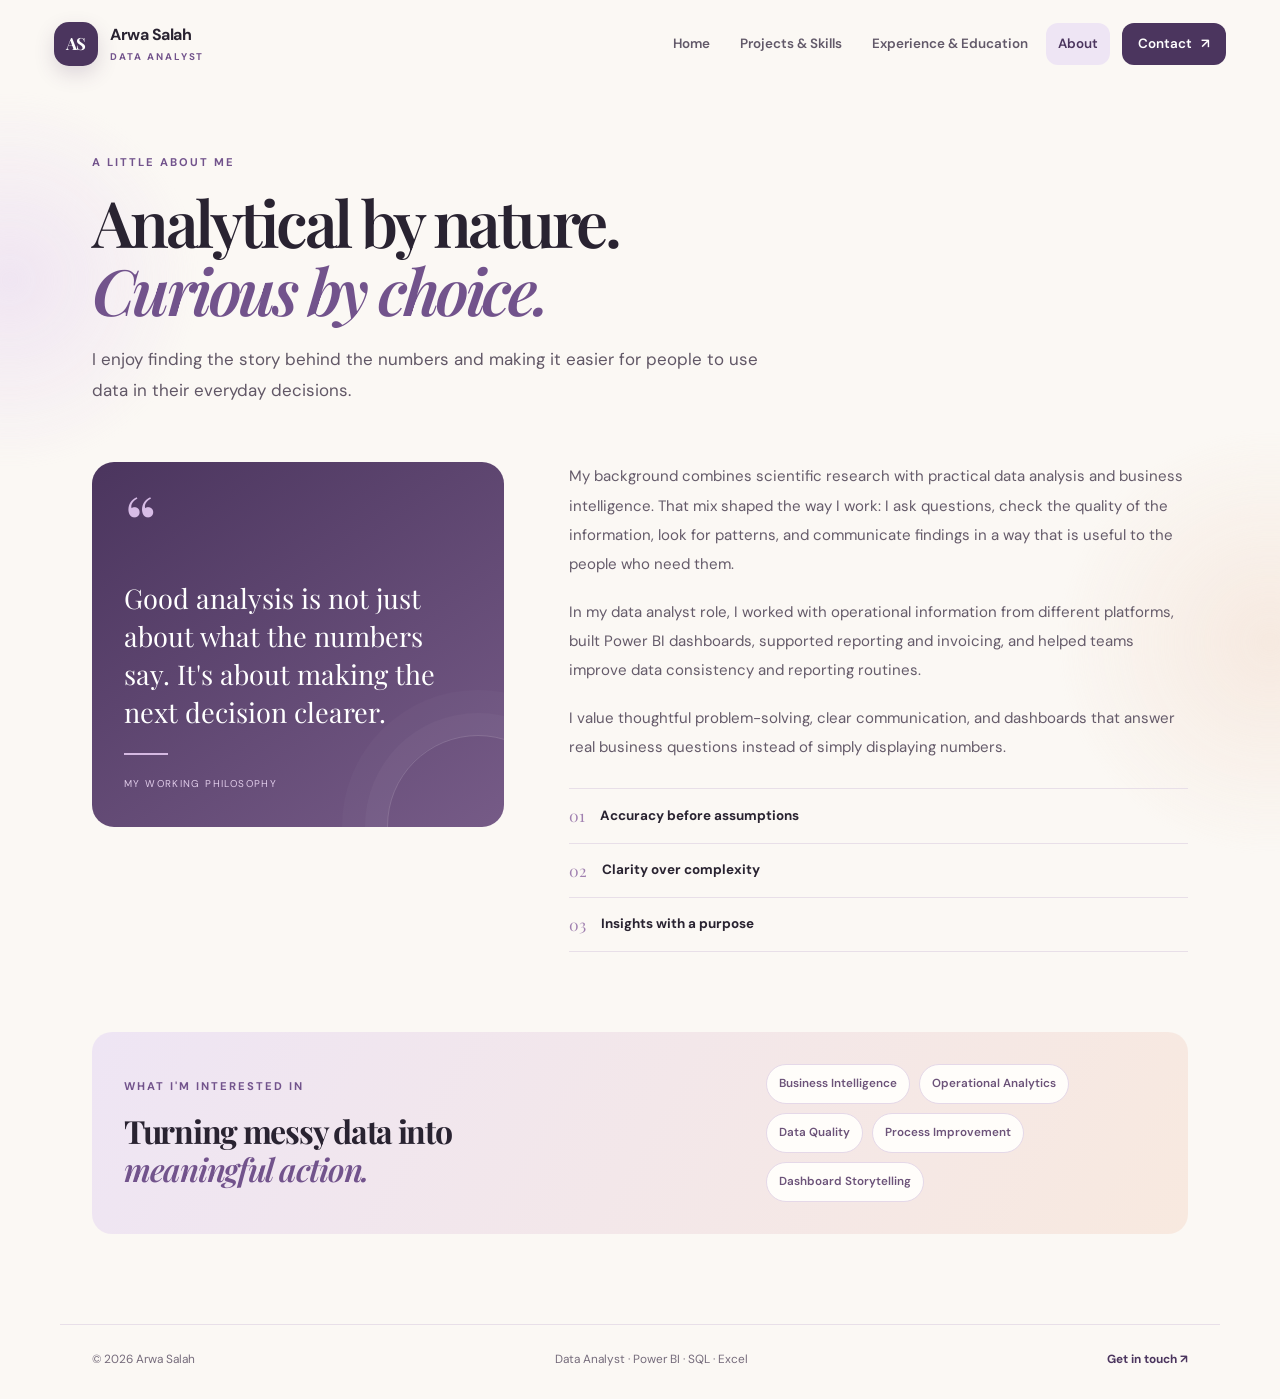
==== commit 17ea4678: "Add files via upload" ====
--- a/about.html
+++ b/about.html
@@ -1,74 +1 @@
-<!doctype html>
-<html lang="en">
-<head>
-<meta charset="utf-8">
-<meta name="viewport" content="width=device-width,initial-scale=1">
-<title>About | Arwa Salah</title>
-<link rel="preconnect" href="https://fonts.googleapis.com">
-<link href="https://fonts.googleapis.com/css2?family=DM+Sans:wght@400;500;600;700&family=Playfair+Display:wght@600;700&display=swap" rel="stylesheet">
-<link rel="stylesheet" href="styles.css">
-<script defer src="script.js"></script>
-</head>
-<body>
-<div class="ambient ambient-one"></div>
-<div class="ambient ambient-two"></div>
-<header class="site-header">
-  <a class="brand" href="index.html"><span class="brand-mark">AS</span><span>Arwa Salah<small>DATA ANALYST</small></span></a>
-  <button class="menu-toggle" aria-label="Toggle navigation" aria-expanded="false">☰</button>
-  <nav class="nav">
-    <a href="index.html">Home</a>
-    <a href="projects.html">Projects & Skills</a>
-    <a href="experience.html">Experience & Education</a>
-    <a class="active" href="about.html">About</a>
-    <a class="nav-contact" href="contact.html">Contact <span>↗</span></a>
-  </nav>
-</header>
-
-<main class="page-wrap inner-page">
-<section class="page-heading reveal">
-  <p class="eyebrow">A LITTLE ABOUT ME</p>
-  <h1>Analytical by nature.<br><em>Curious by choice.</em></h1>
-  <p class="lead">I enjoy finding the story behind the numbers and making it easier for people to use data in their everyday decisions.</p>
-</section>
-
-<section class="about-layout reveal">
-  <div class="about-quote">
-    <span class="quote-mark">“</span>
-    <p>Good analysis is not just about what the numbers say. It's about making the next decision clearer.</p>
-    <span class="quote-line"></span>
-    <small>MY WORKING PHILOSOPHY</small>
-  </div>
-  <div class="about-copy">
-    <p>My background combines scientific research with practical data analysis and business intelligence. That mix shaped the way I work: I ask questions, check the quality of the information, look for patterns, and communicate findings in a way that is useful to the people who need them.</p>
-    <p>In my data analyst role, I worked with operational information from different platforms, built Power BI dashboards, supported reporting and invoicing, and helped teams improve data consistency and reporting routines.</p>
-    <p>I value thoughtful problem-solving, clear communication, and dashboards that answer real business questions instead of simply displaying numbers.</p>
-    <div class="value-list">
-      <div><span>01</span><b>Accuracy before assumptions</b></div>
-      <div><span>02</span><b>Clarity over complexity</b></div>
-      <div><span>03</span><b>Insights with a purpose</b></div>
-    </div>
-  </div>
-</section>
-
-<section class="about-bottom reveal">
-  <div>
-    <p class="eyebrow">WHAT I'M INTERESTED IN</p>
-    <h2>Turning messy data into <em>meaningful action.</em></h2>
-  </div>
-  <div class="interest-chips">
-    <span>Business Intelligence</span>
-    <span>Operational Analytics</span>
-    <span>Data Quality</span>
-    <span>Process Improvement</span>
-    <span>Dashboard Storytelling</span>
-  </div>
-</section>
-</main>
-
-<footer class="footer">
-  <span>© <span id="year"></span> Arwa Salah</span>
-  <span>Data Analyst · Power BI · SQL · Excel</span>
-  <a href="contact.html">Get in touch ↗</a>
-</footer>
-</body>
-</html>
+<!doctype html><html lang="en"><head><meta charset="utf-8"><meta name="viewport" content="width=device-width,initial-scale=1"><title>About | Arwa Salah</title><link rel="preconnect" href="https://fonts.googleapis.com"><link href="https://fonts.googleapis.com/css2?family=DM+Sans:wght@400;500;600;700&family=Playfair+Display:wght@600;700&display=swap" rel="stylesheet"><link rel="stylesheet" href="styles.css"><script defer src="script.js"></script></head><body><div class="ambient ambient-one"></div><div class="ambient ambient-two"></div><header class="site-header"><a class="brand" href="index.html"><span class="brand-mark">AS</span><span>Arwa Salah<small>DATA ANALYST</small></span></a><button class="menu-toggle" aria-label="Toggle navigation" aria-expanded="false">☰</button><nav class="nav"><a href="index.html">Home</a><a href="projects.html">Projects & Skills</a><a href="experience.html">Experience & Education</a><a class="active" href="about.html">About</a><a class="nav-contact" href="contact.html">Contact <span>↗</span></a></nav></header><main class="page-wrap inner-page"><section class="page-heading reveal"><p class="eyebrow">A LITTLE ABOUT ME</p><h1>Analytical by nature.<br><em>Curious by choice.</em></h1><p class="lead">I enjoy finding the story behind the numbers and making it easier for people to use data in their everyday decisions.</p></section><section class="about-layout reveal"><div class="about-quote"><span class="quote-mark">“</span><p>Good analysis is not just about what the numbers say. It's about making the next decision clearer.</p><span class="quote-line"></span><small>MY WORKING PHILOSOPHY</small></div><div class="about-copy"><p>My background combines scientific research with practical data analysis and business intelligence. That mix shaped the way I work: I ask questions, check the quality of the information, look for patterns, and communicate findings in a way that is useful to the people who need them.</p><p>In my data analyst role, I worked with operational information from different platforms, built Power BI dashboards, supported reporting and invoicing, and helped teams improve data consistency and reporting routines.</p><p>I value thoughtful problem-solving, clear communication, and dashboards that answer real business questions instead of simply displaying numbers.</p><div class="value-list"><div><span>01</span><b>Accuracy before assumptions</b></div><div><span>02</span><b>Clarity over complexity</b></div><div><span>03</span><b>Insights with a purpose</b></div></div></div></section><section class="about-bottom reveal"><div><p class="eyebrow">WHAT I'M INTERESTED IN</p><h2>Turning messy data into <em>meaningful action.</em></h2></div><div class="interest-chips"><span>Business Intelligence</span><span>Operational Analytics</span><span>Data Quality</span><span>Process Improvement</span><span>Dashboard Storytelling</span></div></section></main><footer class="footer"><span>© <span id="year"></span> Arwa Salah</span><span>Data Analyst · Power BI · SQL · Excel</span><a href="contact.html">Get in touch ↗</a></footer></body></html>
--- a/styles.css
+++ b/styles.css
@@ -1,778 +1,10 @@
+:root{--ink:#292331;--muted:#655d6d;--soft:#8b8292;--paper:#fbf8f4;--white:#fffdfa;--purple:#72538c;--purple-dark:#4b355e;--lavender:#eee5f4;--peach:#f3e2d8;--sage:#e5ece5;--line:#e8dfe8;--shadow:0 22px 70px rgba(62,42,73,.09);--serif:'Playfair Display',Georgia,serif;--sans:'DM Sans',Arial,sans-serif}*{box-sizing:border-box}html{scroll-behavior:smooth}body{margin:0;background:var(--paper);color:var(--ink);font-family:var(--sans);font-size:16px;line-height:1.7;overflow-x:hidden}a{color:inherit;text-decoration:none}button{font:inherit}.ambient{position:fixed;z-index:-1;border-radius:50%;filter:blur(3px);pointer-events:none;opacity:.58}.ambient-one{width:380px;height:380px;background:radial-gradient(circle,#e8d8f1 0%,rgba(232,216,241,0) 70%);top:90px;left:-180px}.ambient-two{width:420px;height:420px;background:radial-gradient(circle,#f3dfd2 0%,rgba(243,223,210,0) 72%);right:-200px;top:48%;}.site-header{max-width:1240px;margin:auto;padding:22px 34px;display:flex;align-items:center;justify-content:space-between;gap:28px;position:relative;z-index:5}.brand{display:flex;align-items:center;gap:12px;font-weight:700;letter-spacing:-.03em;line-height:1.15}.brand>span:last-child{font-size:1rem}.brand small{display:block;font-size:.61rem;letter-spacing:.2em;color:var(--purple);font-weight:700;margin-top:6px}.brand-mark{display:grid;place-items:center;width:44px;height:44px;border-radius:15px;background:var(--purple-dark);color:#fff;font-family:var(--serif);font-size:1.05rem;box-shadow:0 8px 20px #4b355e2b}.nav{display:flex;align-items:center;gap:6px}.nav a{font-size:.84rem;font-weight:600;color:#625969;padding:10px 12px;border-radius:12px;transition:.25s}.nav a:hover,.nav a.active{color:var(--purple-dark);background:#eee5f4}.nav .nav-contact{background:var(--purple-dark);color:white;padding:10px 16px;margin-left:6px}.nav .nav-contact:hover,.nav .nav-contact.active{background:#634777;color:white}.nav-contact span{margin-left:6px}.menu-toggle{display:none;border:0;background:var(--lavender);color:var(--purple-dark);padding:8px 12px;border-radius:10px}.page-wrap{max-width:1160px;margin:0 auto;padding-left:32px;padding-right:32px}.hero{min-height:620px;padding-top:76px;padding-bottom:74px;display:grid;grid-template-columns:1.05fr .95fr;align-items:center;gap:60px}.eyebrow{font-size:.7rem;font-weight:700;letter-spacing:.18em;color:var(--purple);margin:0 0 16px}.eyebrow-dot,.caption-dot{display:inline-block;width:8px;height:8px;background:#a17ab7;border-radius:50%;margin-right:8px}.hero h1,.page-heading h1{font-family:var(--serif);font-size:clamp(3rem,5.6vw,5.15rem);letter-spacing:-.055em;line-height:1.06;margin:0 0 26px;font-weight:600}.hero h1 em,.page-heading h1 em,.section-title h2 em,.closing-cta h2 em,.about-bottom h2 em,.contact-panel h2 em{color:var(--purple);font-weight:600}.hero-intro{font-size:1.12rem;color:#4f4656;max-width:550px;line-height:1.85;margin:0 0 12px}.hero-intro strong{color:var(--purple-dark)}.hero-support{font-size:.98rem;color:#655b6b;max-width:510px;line-height:1.85;margin:0}.hero-actions{display:flex;flex-wrap:wrap;gap:12px;margin:29px 0 34px}.button{display:inline-flex;align-items:center;gap:20px;padding:13px 18px;border-radius:13px;font-size:.88rem;font-weight:700;transition:transform .25s,box-shadow .25s}.button:hover{transform:translateY(-3px)}.button-primary{background:var(--purple-dark);color:white;box-shadow:0 12px 25px #4b355e22}.button-primary:hover{box-shadow:0 15px 30px #4b355e33}.button-quiet{color:var(--purple-dark);border:1px solid #d8c9df;background:#fff9}.hero-proof{display:flex;gap:26px;flex-wrap:wrap}.hero-proof div{display:flex;flex-direction:column;gap:2px}.hero-proof strong{font-family:var(--serif);font-size:1.15rem;color:var(--purple-dark)}.hero-proof span{font-size:.73rem;color:#6f6675}.tiny-note{font-size:.67rem;color:#766d7c;margin-top:12px}.hero-visual{position:relative;min-height:440px;display:grid;place-items:center}.portrait-frame{position:relative;width:min(100%,340px);padding:12px;border-radius:180px 180px 26px 26px;background:linear-gradient(145deg,#e7d9ed,#f3e3d8 70%,#e8d7ed);box-shadow:var(--shadow);transform:rotate(2deg);z-index:1}.portrait-placeholder{height:390px;border-radius:170px 170px 18px 18px;background:linear-gradient(150deg,#d7c4e1,#f1dfd5 60%,#e8d4e9);display:flex;flex-direction:column;align-items:center;justify-content:center;color:#594568;text-align:center;overflow:hidden}.portrait-monogram{font-family:var(--serif);font-size:5rem;line-height:1;color:#fff9;margin-bottom:18px}.portrait-placeholder p{margin:0;font-weight:700;font-size:.9rem;color:#4f3a60}.portrait-placeholder small{font-size:.72rem;color:#6e5a79}.portrait-caption{position:absolute;bottom:28px;left:30px;right:30px;background:#fffdf8eF;padding:11px 14px;border-radius:12px;font-size:.74rem;font-weight:700;color:#514358;transform:rotate(-2deg);box-shadow:0 10px 30px #4b355e18}.caption-dot{width:7px;height:7px;background:#8d6ba4}.floating-note{position:absolute;z-index:2;display:flex;align-items:center;gap:10px;padding:13px 15px;background:#fffdfa;border:1px solid #eee5ef;border-radius:15px;box-shadow:0 14px 40px #4b355e12}.floating-note strong,.floating-note small{display:block}.floating-note strong{font-size:.76rem}.floating-note small{font-size:.65rem;color:#786d80}.note-icon{display:grid;place-items:center;background:var(--lavender);color:var(--purple-dark);border-radius:10px;width:34px;height:34px}.note-top{top:62px;right:-6px}.note-bottom{bottom:45px;left:-8px}.mini-chart{height:30px;display:flex;align-items:end;gap:3px;padding:4px;background:var(--sage);border-radius:8px}.mini-chart i{display:block;width:4px;border-radius:3px;background:#7b9a84}.mini-chart i:nth-child(1){height:35%}.mini-chart i:nth-child(2){height:60%}.mini-chart i:nth-child(3){height:46%}.mini-chart i:nth-child(4){height:85%}.mini-chart i:nth-child(5){height:100%}.orbit{position:absolute;border:1px solid #d9c7e2;border-radius:50%;width:420px;height:420px;transform:rotate(-25deg)}.orbit-b{width:460px;height:300px;transform:rotate(43deg);border-color:#ebd5c9}.home-strip{display:grid;grid-template-columns:1.1fr repeat(3,1fr);gap:20px;align-items:center;padding-top:25px;padding-bottom:25px;border-top:1px solid var(--line);border-bottom:1px solid var(--line)}.strip-label{font-size:.67rem;font-weight:700;letter-spacing:.16em;color:#8b7d92}.strip-item{display:flex;align-items:center;gap:12px}.strip-item>span{font-family:var(--serif);font-size:1.2rem;color:#a181b1}.strip-item strong,.strip-item small{display:block}.strip-item strong{font-size:.86rem}.strip-item small{font-size:.72rem;color:#756b7b}.closing-cta{display:flex;justify-content:space-between;align-items:center;padding-top:90px;padding-bottom:90px}.closing-cta h2,.about-bottom h2{font-family:var(--serif);font-size:clamp(2rem,4vw,3.3rem);line-height:1.2;letter-spacing:-.04em;margin:0}.round-link{width:58px;height:58px;border-radius:50%;display:grid;place-items:center;background:var(--purple-dark);color:white;font-size:1.4rem;transition:.25s}.round-link:hover{transform:rotate(45deg);background:var(--purple)}.footer{max-width:1160px;margin:auto;padding:24px 32px 30px;border-top:1px solid var(--line);display:flex;justify-content:space-between;gap:18px;flex-wrap:wrap;font-size:.74rem;color:#756b7b}.footer a{color:var(--purple-dark);font-weight:700}.inner-page{padding-top:65px;padding-bottom:90px}.page-heading{max-width:760px;margin-bottom:56px}.page-heading h1{font-size:clamp(2.7rem,5vw,4.3rem);margin-bottom:20px}.lead{font-size:1.06rem;line-height:1.85;color:#615766;max-width:700px}.section-block{margin-top:66px}.section-title{display:flex;justify-content:space-between;align-items:end;gap:20px;margin-bottom:28px}.section-title .eyebrow{margin-bottom:8px}.section-title h2{font-family:var(--serif);font-size:clamp(1.9rem,3.5vw,2.7rem);line-height:1.2;letter-spacing:-.035em;margin:0}.section-count{font-size:.69rem;letter-spacing:.12em;color:#8b7b92;font-weight:700;padding-bottom:6px}.project-grid{display:grid;grid-template-columns:repeat(2,minmax(0,1fr));gap:22px}.project-card{background:var(--white);border:1px solid #eee5ed;border-radius:22px;overflow:hidden;box-shadow:0 10px 32px #4b355e07;transition:transform .3s,box-shadow .3s}.project-card:hover{transform:translateY(-6px);box-shadow:var(--shadow)}.project-topline{display:flex;justify-content:space-between;align-items:center;padding:20px 22px 0}.project-index{font-family:var(--serif);font-size:1.3rem;color:#a082b0}.pill{font-size:.6rem;letter-spacing:.1em;font-weight:700;color:#6c5379;background:#f0e8f3;padding:6px 9px;border-radius:100px}.project-art{height:190px;margin:16px 18px 0;border-radius:15px;display:grid;place-items:center;overflow:hidden}.art-lilac{background:linear-gradient(135deg,#e8dff0,#f7eee8)}.art-peach{background:linear-gradient(135deg,#f5e3d8,#eee5f2)}.art-sage{background:linear-gradient(135deg,#e4ece5,#f6e8dc)}.art-plum{background:linear-gradient(135deg,#e9dced,#ddd2e6)}.dashboard-mock{width:80%;padding:14px;background:#fffdfb;border:1px solid #e8dce9;border-radius:12px;box-shadow:0 12px 30px #4b355e14;transform:rotate(-2deg)}.mock-head{display:flex;justify-content:space-between;font-size:.58rem;color:#6b5a72}.mock-kpis{display:grid;grid-template-columns:repeat(3,1fr);gap:6px;margin:10px 0}.mock-kpis i{font-style:normal;padding:7px 5px;background:#f6f0f7;border-radius:5px}.mock-kpis small,.mock-kpis b{display:block}.mock-kpis small{font-size:.45rem;color:#887990}.mock-kpis b{font-size:.8rem;color:#5e4370}.mock-bars{height:54px;display:flex;align-items:end;gap:6px;padding:5px 8px;border-bottom:1px solid #e8dce9}.mock-bars i{flex:1;background:linear-gradient(#9b7db0,#6d4f84);border-radius:4px 4px 0 0}.quality-visual{width:72%;padding:20px;background:#fffaf7;border-radius:12px;display:flex;align-items:center;gap:15px;box-shadow:0 10px 25px #4b355e10}.quality-ring{display:grid;place-items:center;width:55px;height:55px;border-radius:50%;border:7px solid #9ab49e;color:#64866d;font-size:1.5rem}.quality-lines{flex:1}.quality-lines i{display:block;height:7px;border-radius:6px;background:#e7e1e9;margin:8px 0}.quality-lines i:nth-child(2){width:75%}.quality-lines i:nth-child(3){width:85%}.quality-lines i:nth-child(4){width:60%}.quality-status{font-size:.52rem;letter-spacing:.08em;color:#64866d;font-weight:700;writing-mode:vertical-rl}.invoice-visual{display:flex;align-items:center;gap:12px;background:#fffdfa;padding:15px 18px;border-radius:12px;width:80%;box-shadow:0 10px 25px #4b355e10}.invoice-icon{font-size:2rem;color:#8a6a9c}.invoice-visual b,.invoice-visual small{display:block}.invoice-visual b{font-size:.75rem}.invoice-visual small{font-size:.6rem;color:#7a6f80}.invoice-arrow{margin-left:auto;color:#7d9b83}.invoice-total{margin-top:10px;background:#ffffffa8;padding:8px 15px;border-radius:8px;width:80%;display:flex;justify-content:space-between;align-items:center}.invoice-total small{font-size:.6rem;color:#766b7b}.invoice-total strong{font-size:.75rem;color:#587c62}.timeline-visual{width:80%;background:#fffdfb;padding:20px;border-radius:12px;box-shadow:0 10px 25px #4b355e10}.timeline-row{display:flex;align-items:center;gap:12px;margin:11px 0}.timeline-row b{width:74px;font-size:.58rem;color:#6e5b77}.timeline-row i{height:10px;background:linear-gradient(90deg,#9677aa,#c4aed0);border-radius:10px}.timeline-row:nth-child(2) i{background:linear-gradient(90deg,#d4a58e,#ebcfc1)}.timeline-row:nth-child(3) i{background:linear-gradient(90deg,#8aa38e,#bfd0c1)}.timeline-row:nth-child(4) i{background:linear-gradient(90deg,#b3a0c3,#d7c8df)}.project-content{padding:20px 22px 24px}.project-content h3{font-family:var(--serif);font-size:1.35rem;line-height:1.3;margin:0 0 10px}.project-content p{font-size:.86rem;color:#665c6c;line-height:1.8;margin:0 0 15px}.tag-list{display:flex;flex-wrap:wrap;gap:7px;margin-top:16px}.tag-list span{font-size:.68rem;font-weight:600;color:#675370;border:1px solid #e7dce9;background:#faf6fb;border-radius:100px;padding:5px 9px}.project-links{display:flex;flex-wrap:wrap;gap:10px;margin-top:18px}.link-muted{font-size:.7rem;color:#8b7e90;border-bottom:1px dashed #c8b7d0;padding-bottom:2px}.helper-note{display:flex;gap:10px;align-items:flex-start;background:#f2eaf5;border-radius:13px;padding:15px 18px;font-size:.8rem;color:#62546b;margin-top:22px}.helper-note>span{font-size:1.1rem;color:var(--purple)}.section-intro{color:#6a5f70;font-size:.9rem;margin-top:-10px;margin-bottom:22px}.skill-tabs{display:flex;flex-wrap:wrap;gap:9px;margin-bottom:16px}.skill-tab{border:1px solid #e1d4e5;background:#fffdfa;color:#6a5a72;padding:10px 14px;border-radius:100px;font-size:.78rem;font-weight:700;cursor:pointer;transition:.2s}.skill-tab:hover,.skill-tab.active{background:var(--purple-dark);border-color:var(--purple-dark);color:white}.skill-panel{display:grid;grid-template-columns:70px 1fr;gap:20px;align-items:start;background:linear-gradient(120deg,#f1e8f5,#fffaf6);border:1px solid #e9ddea;border-radius:20px;padding:28px}.skill-panel-icon{width:62px;height:62px;display:grid;place-items:center;background:#fffdfb;border-radius:17px;color:var(--purple);font-size:1.7rem;box-shadow:0 7px 18px #4b355e0b}.skill-panel h3{font-family:var(--serif);font-size:1.4rem;margin:0 0 6px}.skill-panel p{font-size:.87rem;color:#6b6070;margin:0}.skill-chips{display:flex;flex-wrap:wrap;gap:8px;margin-top:17px}.skill-chips span{padding:7px 11px;border-radius:9px;background:#fffdfa;border:1px solid #e7dce9;font-size:.76rem;color:#5f4b6c;font-weight:600}.add-project-guide{display:grid;grid-template-columns:56px 1fr;gap:20px;background:var(--purple-dark);color:#fff8;padding:30px;border-radius:22px;margin-top:70px;position:relative;overflow:hidden}.add-project-guide:after{content:"";position:absolute;width:250px;height:250px;border:1px solid #ffffff25;border-radius:50%;right:-70px;top:-120px;box-shadow:0 0 0 25px #ffffff08,0 0 0 55px #ffffff06}.guide-icon{display:grid;place-items:center;width:52px;height:52px;border-radius:15px;background:#ffffff19;color:white;font-size:1.8rem}.add-project-guide .eyebrow{color:#d9c2e8}.add-project-guide h2{font-family:var(--serif);font-size:1.8rem;line-height:1.25;margin:0 0 12px;color:white}.add-project-guide p:not(.eyebrow){max-width:780px;color:#eee4f1;font-size:.88rem;line-height:1.8}.guide-steps{display:flex;gap:12px;flex-wrap:wrap;margin-top:20px}.guide-steps span{font-size:.75rem;padding:8px 12px;border:1px solid #ffffff35;border-radius:9px;color:#fff}.guide-steps b{color:#dfc7ed;margin-right:7px}.timeline{position:relative;display:grid;gap:22px}.timeline-card{display:grid;grid-template-columns:170px 18px 1fr;gap:18px}.timeline-date{font-size:.72rem;letter-spacing:.08em;font-weight:700;color:#7b6588;padding-top:6px}.timeline-marker{position:relative;display:flex;justify-content:center}.timeline-marker:before{content:"";width:11px;height:11px;background:#9274a5;border:3px solid #e7d9ee;border-radius:50%;margin-top:8px;z-index:1}.timeline-marker:after{content:"";position:absolute;top:23px;bottom:-30px;width:1px;background:#dfd1e5}.timeline-card:last-child .timeline-marker:after{display:none}.timeline-body{background:#fffdfa;border:1px solid #ece2ed;border-radius:18px;padding:23px 25px;box-shadow:0 10px 30px #4b355e06}.timeline-heading{display:flex;justify-content:space-between;gap:15px;align-items:start}.timeline-heading h3,.education-card h3{font-family:var(--serif);font-size:1.45rem;margin:0 0 3px;line-height:1.3}.company{font-size:.82rem;color:#716477;margin:0}.company span{color:#a58bb1;padding:0 4px}.work-symbol{width:38px;height:38px;border-radius:12px;background:var(--lavender);color:var(--purple);display:grid;place-items:center;font-size:1.2rem}.timeline-body ul{padding-left:19px;margin:18px 0 0;color:#625869;font-size:.85rem}.timeline-body li{padding-left:3px;margin:7px 0}.education-block{margin-top:78px}.education-grid{display:grid;grid-template-columns:repeat(2,minmax(0,1fr));gap:22px}.education-card{background:#fffdfa;border:1px solid #e9dfea;border-radius:19px;padding:25px;position:relative;overflow:hidden;transition:.25s}.education-card:hover{transform:translateY(-5px);box-shadow:var(--shadow)}.education-card:after{content:"";position:absolute;width:140px;height:140px;border:1px solid #e8d9ed;border-radius:50%;right:-50px;top:-65px;box-shadow:0 0 0 16px #eee5f430,0 0 0 34px #eee5f420}.education-icon{display:grid;place-items:center;width:43px;height:43px;border-radius:13px;background:#f0e7f4;color:#7d5a92;font-size:1.2rem;margin-bottom:18px}.education-meta{font-size:.68rem;letter-spacing:.1em;color:#8b7496;font-weight:700;margin-bottom:9px}.education-card h3{font-size:1.3rem;max-width:310px}.education-focus{color:#6f5a7b;font-size:.86rem;margin:5px 0 7px}.edu-tag{display:inline-block;margin-top:18px;background:#f5eef7;color:#745987;border-radius:8px;padding:6px 10px;font-size:.68rem;font-weight:700}.cert-section{margin-top:78px}.cert-list{display:grid;grid-template-columns:repeat(2,minmax(0,1fr));gap:12px}.cert-item{display:grid;grid-template-columns:28px 40px 1fr;gap:12px;align-items:center;background:linear-gradient(110deg,#fffdfa,#f9f3fa);border:1px solid #e9dfea;border-radius:15px;padding:17px;transition:transform .2s,border-color .2s}.cert-item:hover{transform:translateX(4px);border-color:#c8b3d4}.cert-number{font-family:var(--serif);font-size:.85rem;color:#aa8db9}.cert-mark{width:38px;height:38px;display:grid;place-items:center;border-radius:12px;background:#eee4f3;color:#79588d;font-weight:700}.cert-item:nth-child(3n+2) .cert-mark{background:#f5e5dc;color:#9b6d53}.cert-item:nth-child(3n) .cert-mark{background:#e6eee7;color:#65846d}.cert-item h3{font-size:.85rem;line-height:1.35;margin:0;color:#3f3447}.cert-item p{font-size:.72rem;color:#7d7182;margin:4px 0 0}.cert-type{grid-column:3;font-size:.57rem;font-weight:700;letter-spacing:.1em;color:#9a849f;margin-top:-8px}.about-layout{display:grid;grid-template-columns:.8fr 1.2fr;gap:65px;align-items:start}.about-quote{background:linear-gradient(145deg,#4b355e,#765b87);color:white;border-radius:22px;padding:32px;min-height:300px;position:relative;overflow:hidden}.about-quote:after{content:"";position:absolute;width:180px;height:180px;border:1px solid #ffffff28;border-radius:50%;right:-65px;bottom:-90px;box-shadow:0 0 0 22px #ffffff08,0 0 0 45px #ffffff06}.quote-mark{font-family:var(--serif);font-size:5rem;line-height:.7;color:#d7bce6}.about-quote p{font-family:var(--serif);font-size:1.7rem;line-height:1.4;margin:15px 0 22px}.quote-line{display:block;width:44px;height:2px;background:#d5b9e2;margin-bottom:13px}.about-quote small{font-size:.62rem;letter-spacing:.14em;color:#e0cce9}.about-copy p{font-size:.94rem;color:#655b6a;line-height:1.95;margin:0 0 18px}.value-list{display:grid;gap:0;margin-top:26px;border-top:1px solid var(--line)}.value-list div{display:flex;gap:15px;align-items:center;padding:13px 0;border-bottom:1px solid var(--line)}.value-list span{font-family:var(--serif);color:#a080b0}.value-list b{font-size:.84rem}.about-bottom{margin-top:80px;padding:32px;border-radius:20px;background:linear-gradient(120deg,#eee5f4,#f8e9df);display:flex;align-items:center;justify-content:space-between;gap:30px}.about-bottom h2{font-size:2rem;max-width:450px}.interest-chips{display:flex;flex-wrap:wrap;gap:9px;max-width:390px}.interest-chips span{background:#fffdfa;border:1px solid #e5d8e8;border-radius:100px;padding:9px 12px;font-size:.73rem;font-weight:600;color:#6c5379}.contact-page .page-heading{max-width:800px}.contact-page .page-heading h1{color:var(--ink)}.contact-layout{display:grid;grid-template-columns:1.1fr .9fr;gap:24px}.contact-panel{background:#fffdfa;border:1px solid #e9dfea;border-radius:22px;padding:32px;box-shadow:0 12px 35px #4b355e07}.contact-panel h2{font-family:var(--serif);font-size:2.4rem;line-height:1.2;margin:0 0 14px;color:var(--ink)}.contact-panel>p:not(.eyebrow){font-size:.88rem;color:#695f70;max-width:420px;margin-bottom:25px}.contact-line{display:grid;grid-template-columns:42px 1fr 20px;align-items:center;gap:13px;padding:16px 0;border-top:1px solid #eee5ef;transition:.2s}.contact-line:hover{padding-left:5px}.contact-icon{width:40px;height:40px;display:grid;place-items:center;background:#f0e7f4;color:#76558b;border-radius:12px;font-size:1.1rem;font-weight:700}.contact-line small,.contact-line b{display:block}.contact-line small{font-size:.61rem;letter-spacing:.13em;color:#8d7b96;font-weight:700}.contact-line b{font-size:.83rem;color:#3f3447;overflow-wrap:anywhere}.contact-arrow{color:#987ca8}.contact-side{border-radius:22px;padding:32px;background:linear-gradient(150deg,#4b355e,#72548a);color:white;position:relative;overflow:hidden;display:flex;flex-direction:column;align-items:flex-start;justify-content:center;min-height:400px}.contact-side:after{content:"";position:absolute;width:300px;height:300px;border:1px solid #ffffff25;border-radius:50%;right:-120px;top:-80px;box-shadow:0 0 0 25px #ffffff08,0 0 0 55px #ffffff05}.contact-orb{display:grid;place-items:center;width:76px;height:76px;border:1px solid #ffffff55;border-radius:50%;font-family:var(--serif);font-size:1.8rem;margin-bottom:28px;color:#f0dff8}.contact-side .eyebrow{color:#dfc9e9}.contact-side h3{font-family:var(--serif);font-size:2rem;line-height:1.3;max-width:360px;margin:0 0 20px;color:white}.contact-rule{width:45px;height:2px;background:#e1c7ed}.contact-side-note{font-size:.77rem;color:#e5d9ec;margin:18px 0 24px}.button-light{background:#fffdfa;color:#4b355e}.button-light:hover{box-shadow:0 10px 25px #24172b30}.reveal{opacity:0;transform:translateY(18px);transition:opacity .65s ease,transform .65s ease}.reveal.visible{opacity:1;transform:translateY(0)}@media(prefers-reduced-motion:reduce){html{scroll-behavior:auto}.reveal{opacity:1;transform:none;transition:none}*{animation:none!important;transition:none!important}}
+@media(max-width:960px){.site-header{padding:18px 24px}.nav{gap:0}.nav a{font-size:.75rem;padding:9px}.hero{gap:28px;padding-top:50px}.hero h1{font-size:clamp(2.9rem,6vw,4.4rem)}.hero-visual{min-height:390px}.portrait-frame{width:290px}.portrait-placeholder{height:340px}.orbit{width:370px;height:370px}.orbit-b{width:390px;height:270px}.note-top{right:-4px}.home-strip{grid-template-columns:repeat(3,1fr)}.strip-label{grid-column:1/-1}.about-layout{gap:35px}}
+@media(max-width:720px){.site-header{padding:15px 19px}.menu-toggle{display:block}.nav{display:none;position:absolute;left:16px;right:16px;top:76px;padding:12px;background:#fffdfa;border:1px solid var(--line);border-radius:16px;box-shadow:var(--shadow);flex-direction:column;align-items:stretch}.nav.open{display:flex}.nav a{padding:12px 14px;font-size:.86rem}.nav .nav-contact{margin:4px 0 0;text-align:center}.page-wrap{padding-left:20px;padding-right:20px}.hero{grid-template-columns:1fr;padding-top:42px;padding-bottom:48px;gap:30px}.hero h1{font-size:clamp(3rem,13vw,4.2rem)}.hero-intro{font-size:1.02rem}.hero-visual{min-height:390px;order:2}.portrait-frame{width:270px}.portrait-placeholder{height:315px}.floating-note{padding:10px 11px}.floating-note strong{font-size:.69rem}.floating-note small{font-size:.58rem}.note-top{right:0;top:45px}.note-bottom{left:0;bottom:35px}.orbit{width:340px;height:340px}.orbit-b{width:350px;height:245px}.hero-proof{gap:18px}.hero-proof div{min-width:105px}.home-strip{grid-template-columns:1fr;gap:16px;padding-top:24px;padding-bottom:24px}.strip-label{grid-column:auto}.closing-cta{padding-top:60px;padding-bottom:60px;gap:15px}.closing-cta h2{font-size:2.15rem}.round-link{flex-shrink:0;width:48px;height:48px}.inner-page{padding-top:44px;padding-bottom:65px}.page-heading{margin-bottom:42px}.page-heading h1{font-size:clamp(2.7rem,11vw,3.6rem)}.lead{font-size:.95rem}.section-block{margin-top:50px}.section-title{align-items:start}.section-count{font-size:.58rem;white-space:nowrap}.project-grid,.education-grid,.cert-list{grid-template-columns:1fr}.project-art{height:175px}.skill-panel{grid-template-columns:1fr;padding:21px}.skill-panel-icon{width:50px;height:50px}.add-project-guide{grid-template-columns:1fr;padding:23px}.add-project-guide h2{font-size:1.55rem}.timeline-card{grid-template-columns:1fr 15px;gap:10px}.timeline-date{grid-column:1/-1;padding-left:2px}.timeline-marker{grid-column:2;grid-row:2}.timeline-body{grid-column:1;grid-row:2;padding:19px}.timeline-marker:after{bottom:-35px}.timeline-heading h3{font-size:1.3rem}.company{font-size:.75rem}.education-block,.cert-section{margin-top:55px}.cert-item{grid-template-columns:23px 38px 1fr;gap:10px;padding:14px}.cert-type{font-size:.52rem}.about-layout{grid-template-columns:1fr;gap:24px}.about-quote{min-height:260px}.about-quote p{font-size:1.55rem}.about-bottom{margin-top:55px;padding:23px;display:block}.about-bottom h2{font-size:1.8rem;margin-bottom:22px}.contact-layout{grid-template-columns:1fr}.contact-panel,.contact-side{padding:24px}.contact-panel h2{font-size:2.1rem}.contact-side{min-height:350px}.contact-side h3{font-size:1.8rem}.footer{padding:20px;gap:10px;flex-direction:column}.footer span:nth-child(2){order:3}}
 
-:root {
-  --ink: #30233d;
-  --ink-soft: #544360;
-  --purple: #7955a4;
-  --purple-deep: #583778;
-  --lavender: #e8def3;
-  --lavender-light: #f3edf8;
-  --cream: #fbf8f5;
-  --white: #ffffff;
-  --brown: #9b7869;
-  --brown-light: #eee2da;
-  --text: #392f3d;
-  --muted: #786f7d;
-  --line: #e9e0ec;
-  --shadow: 0 18px 50px rgba(62, 40, 80, 0.09);
-  --radius: 22px;
-  --max-width: 1160px;
-}
 
-* {
-  box-sizing: border-box;
-  margin: 0;
-  padding: 0;
-}
-
-html {
-  scroll-behavior: smooth;
-  scroll-padding-top: 100px;
-}
-
-body {
-  background: var(--cream);
-  color: var(--text);
-  font-family: "Segoe UI", Arial, sans-serif;
-  font-size: 16px;
-  line-height: 1.8;
-  -webkit-font-smoothing: antialiased;
-}
-
-a {
-  color: inherit;
-  text-decoration: none;
-}
-
-img {
-  display: block;
-  max-width: 100%;
-}
-
-.container {
-  width: min(var(--max-width), calc(100% - 48px));
-  margin-inline: auto;
-}
-
-/* NAVIGATION */
-
-.navbar {
-  position: sticky;
-  top: 0;
-  z-index: 100;
-  background: rgba(251, 248, 245, 0.93);
-  backdrop-filter: blur(16px);
-  border-bottom: 1px solid rgba(121, 85, 164, 0.12);
-}
-
-.nav-inner {
-  min-height: 78px;
-  display: flex;
-  align-items: center;
-  justify-content: space-between;
-  gap: 25px;
-}
-
-.brand {
-  color: var(--ink);
-  font-size: 1.25rem;
-  font-weight: 800;
-  letter-spacing: -0.5px;
-  white-space: nowrap;
-}
-
-.brand span {
-  color: var(--purple);
-}
-
-.nav-links {
-  display: flex;
-  align-items: center;
-  gap: 25px;
-  list-style: none;
-}
-
-.nav-links a {
-  position: relative;
-  color: var(--muted);
-  font-size: 0.9rem;
-  font-weight: 600;
-  transition: color 0.25s ease;
-}
-
-.nav-links a:not(.nav-cta)::after {
-  content: "";
-  position: absolute;
-  left: 0;
-  bottom: -7px;
-  width: 0;
-  height: 2px;
-  background: var(--purple);
-  transition: width 0.25s ease;
-}
-
-.nav-links a:hover,
-.nav-links a.active {
-  color: var(--purple-deep);
-}
-
-.nav-links a:hover::after,
-.nav-links a.active::after {
-  width: 100%;
-}
-
-.nav-links .nav-cta {
-  padding: 10px 19px;
-  border-radius: 999px;
-  background: var(--purple-deep);
-  color: white;
-  transition: background 0.25s ease, transform 0.25s ease;
-}
-
-.nav-links .nav-cta:hover {
-  background: var(--purple);
-  transform: translateY(-2px);
-}
-
-/* HOME HERO */
-
-.hero {
-  position: relative;
-  overflow: hidden;
-  padding: 78px 0 86px;
-  background:
-    radial-gradient(ellipse at 80% 10%, rgba(214, 194, 233, 0.65), transparent 37%),
-    linear-gradient(125deg, #f4edf8 0%, #fbf8f5 56%, #efe3dc 100%);
-}
-
-.hero::before {
-  content: "";
-  position: absolute;
-  width: 300px;
-  height: 300px;
-  border: 1px solid rgba(121, 85, 164, 0.15);
-  border-radius: 50%;
-  right: -110px;
-  bottom: -160px;
-}
-
-.hero-grid {
-  position: relative;
-  display: grid;
-  grid-template-columns: minmax(0, 1.35fr) minmax(250px, 0.65fr);
-  align-items: center;
-  gap: 65px;
-}
-
-.eyebrow {
-  display: inline-block;
-  margin-bottom: 16px;
-  color: var(--purple-deep);
-  font-size: 0.76rem;
-  font-weight: 800;
-  letter-spacing: 2px;
-  line-height: 1.5;
-  text-transform: uppercase;
-}
-
-.hero h1 {
-  max-width: 720px;
-  margin-bottom: 23px;
-  color: var(--ink);
-  font-size: clamp(2.8rem, 5.4vw, 4.8rem);
-  font-weight: 750;
-  line-height: 1.12;
-  letter-spacing: -2.3px;
-}
-
-.hero h1 span {
-  color: var(--purple);
-}
-
-.hero-copy {
-  max-width: 620px;
-  margin-bottom: 30px;
-  color: var(--ink-soft);
-  font-size: 1.04rem;
-  line-height: 1.95;
-}
-
-.hero-actions {
-  display: flex;
-  flex-wrap: wrap;
-  gap: 13px;
-}
-
-/* PROFILE IMAGE: FIXED SIZE */
-
-.profile-frame {
-  position: relative;
-  width: 100%;
-  max-width: 285px;
-  height: 350px;
-  justify-self: center;
-  overflow: hidden;
-  padding: 7px;
-  border: 1px solid rgba(121, 85, 164, 0.24);
-  border-radius: 48% 48% 25px 25px;
-  background: rgba(255, 255, 255, 0.65);
-  box-shadow: 0 25px 65px rgba(74, 48, 96, 0.17);
-  transition: transform 0.35s ease, box-shadow 0.35s ease;
-}
-
-.profile-frame:hover {
-  transform: translateY(-6px) rotate(1deg);
-  box-shadow: 0 32px 75px rgba(74, 48, 96, 0.23);
-}
-
-.profile-frame img {
-  width: 100%;
-  height: 100%;
-  border-radius: 45% 45% 19px 19px;
-  object-fit: cover;
-  object-position: center 35%;
-}
-
-.profile-placeholder {
-  width: 100%;
-  height: 100%;
-  align-content: center;
-  padding: 25px;
-  border-radius: 45% 45% 19px 19px;
-  background: var(--lavender-light);
-  color: var(--ink-soft);
-  text-align: center;
-  font-size: 0.9rem;
-}
-
-/* BUTTONS */
-
-.button {
-  display: inline-flex;
-  align-items: center;
-  justify-content: center;
-  gap: 8px;
-  padding: 13px 22px;
-  border: 1px solid transparent;
-  border-radius: 999px;
-  font: inherit;
-  font-size: 0.92rem;
-  font-weight: 700;
-  transition:
-    transform 0.25s ease,
-    box-shadow 0.25s ease,
-    background 0.25s ease;
-}
-
-.button:hover {
-  transform: translateY(-3px);
-  box-shadow: 0 10px 24px rgba(74, 48, 96, 0.16);
-}
-
-.button-primary {
-  background: var(--purple-deep);
-  color: var(--white);
-}
-
-.button-primary:hover,
-.button-dark:hover {
-  background: var(--purple);
-}
-
-.button-outline {
-  border-color: rgba(88, 55, 120, 0.3);
-  background: rgba(255, 255, 255, 0.6);
-  color: var(--purple-deep);
-}
-
-.button-dark {
-  background: var(--ink);
-  color: var(--white);
-}
-
-/* SECTION HEADINGS */
-
-.section {
-  padding: 88px 0;
-}
-
-.section-white {
-  background: var(--white);
-}
-
-.section-heading {
-  max-width: 720px;
-  margin-bottom: 38px;
-}
-
-.section-heading h2,
-.page-heading h1 {
-  margin-bottom: 17px;
-  color: var(--ink);
-  font-size: clamp(2rem, 3.8vw, 3.15rem);
-  font-weight: 750;
-  line-height: 1.22;
-  letter-spacing: -1.3px;
-}
-
-.section-heading p:not(.eyebrow),
-.page-heading > p:not(.eyebrow) {
-  color: var(--muted);
-  font-size: 1rem;
-  line-height: 1.9;
-}
-
-/* STATS */
-
-.stats-grid {
-  display: grid;
-  grid-template-columns: repeat(3, minmax(0, 1fr));
-  gap: 20px;
-}
-
-.stat-card {
-  padding: 28px;
-  border: 1px solid var(--line);
-  border-radius: var(--radius);
-  background: var(--white);
-  box-shadow: 0 7px 24px rgba(62, 40, 80, 0.035);
-  transition: transform 0.25s ease, box-shadow 0.25s ease;
-}
-
-.stat-card:hover {
-  transform: translateY(-5px);
-  box-shadow: var(--shadow);
-}
-
-.stat-card strong {
-  display: block;
-  margin-bottom: 10px;
-  color: var(--purple-deep);
-  font-size: clamp(1.65rem, 3vw, 2.2rem);
-  line-height: 1.3;
-}
-
-.stat-card p {
-  color: var(--muted);
-  font-size: 0.92rem;
-}
-
-/* PROJECT CARDS */
-
-.cards-grid {
-  display: grid;
-  grid-template-columns: repeat(2, minmax(0, 1fr));
-  gap: 24px;
-}
-
-.card {
-  position: relative;
-  overflow: hidden;
-  padding: 30px;
-  border: 1px solid var(--line);
-  border-radius: var(--radius);
-  background: var(--white);
-  box-shadow: 0 6px 25px rgba(62, 40, 80, 0.035);
-  transition:
-    transform 0.28s ease,
-    box-shadow 0.28s ease,
-    border-color 0.28s ease;
-}
-
-.card::before {
-  content: "";
-  position: absolute;
-  top: 0;
-  left: 0;
-  width: 100%;
-  height: 4px;
-  background: linear-gradient(90deg, var(--purple), #c6a9d9, #d8bba8);
-  transform: scaleX(0);
-  transform-origin: left;
-  transition: transform 0.3s ease;
-}
-
-.card:hover {
-  transform: translateY(-6px);
-  border-color: #d8c6e6;
-  box-shadow: var(--shadow);
-}
-
-.card:hover::before {
-  transform: scaleX(1);
-}
-
-.card-label {
-  margin-bottom: 13px;
-  color: var(--purple);
-  font-size: 0.73rem;
-  font-weight: 800;
-  letter-spacing: 1.5px;
-  text-transform: uppercase;
-}
-
-.card h3 {
-  margin-bottom: 12px;
-  color: var(--ink);
-  font-size: 1.3rem;
-  font-weight: 750;
-  line-height: 1.45;
-}
-
-.card p {
-  margin-bottom: 17px;
-  color: var(--muted);
-  font-size: 0.94rem;
-  line-height: 1.85;
-}
-
-.card p strong {
-  color: var(--ink-soft);
-}
-
-/* TAGS */
-
-.tags {
-  display: flex;
-  flex-wrap: wrap;
-  gap: 9px;
-  list-style: none;
-}
-
-.tags li {
-  padding: 6px 12px;
-  border: 1px solid #e8ddef;
-  border-radius: 999px;
-  background: var(--lavender-light);
-  color: var(--purple-deep);
-  font-size: 0.79rem;
-  font-weight: 600;
-  transition: background 0.2s ease, transform 0.2s ease;
-}
-
-.tags li:hover {
-  transform: translateY(-2px);
-  background: var(--lavender);
-}
-
-/* INTERNAL PAGE HEADERS */
-
-.page-header {
-  padding: 76px 0 55px;
-  background:
-    radial-gradient(ellipse at 85% 0%, rgba(220, 204, 235, 0.55), transparent 40%),
-    linear-gradient(120deg, var(--lavender-light), var(--cream) 75%);
-  border-bottom: 1px solid var(--line);
-}
-
-.page-heading {
-  max-width: 780px;
-}
-
-.content-section {
-  padding: 48px 0 88px;
-}
-
-/* EXPERIENCE TIMELINE */
-
-.timeline {
-  display: grid;
-  gap: 26px;
-  margin-left: 10px;
-  padding-left: 30px;
-  border-left: 2px solid #dfd0e9;
-}
-
-.timeline-item {
-  position: relative;
-  padding: 30px;
-  border: 1px solid var(--line);
-  border-radius: var(--radius);
-  background: var(--white);
-  transition: box-shadow 0.25s ease, transform 0.25s ease;
-}
-
-.timeline-item:hover {
-  transform: translateX(4px);
-  box-shadow: var(--shadow);
-}
-
-.timeline-item::before {
-  content: "";
-  position: absolute;
-  top: 35px;
-  left: -39px;
-  width: 13px;
-  height: 13px;
-  border: 4px solid var(--cream);
-  border-radius: 50%;
-  background: var(--purple);
-  box-shadow: 0 0 0 2px #dfd0e9;
-}
-
-.timeline-date {
-  margin-bottom: 9px;
-  color: var(--purple);
-  font-size: 0.79rem;
-  font-weight: 800;
-  letter-spacing: 0.8px;
-}
-
-.timeline-item h3 {
-  margin-bottom: 5px;
-  color: var(--ink);
-  font-size: 1.45rem;
-  line-height: 1.4;
-}
-
-.timeline-item h4 {
-  margin-bottom: 18px;
-  color: var(--brown);
-  font-size: 0.94rem;
-  font-weight: 600;
-}
-
-.timeline-item ul {
-  padding-left: 21px;
-  color: var(--muted);
-}
-
-.timeline-item li {
-  margin-bottom: 10px;
-  padding-left: 3px;
-}
-
-/* SKILLS */
-
-.skills-grid {
-  display: grid;
-  grid-template-columns: repeat(2, minmax(0, 1fr));
-  gap: 22px;
-}
-
-.skill-panel {
-  padding: 28px;
-  border: 1px solid var(--line);
-  border-radius: var(--radius);
-  background: var(--white);
-  transition: transform 0.25s ease, box-shadow 0.25s ease;
-}
-
-.skill-panel:hover {
-  transform: translateY(-4px);
-  box-shadow: var(--shadow);
-}
-
-.skill-panel h3 {
-  margin-bottom: 19px;
-  color: var(--ink);
-  font-size: 1.15rem;
-}
-
-.skill-panel .tags li {
-  padding: 8px 13px;
-  font-size: 0.82rem;
-}
-
-.skill-panel p {
-  color: var(--muted);
-  font-size: 0.92rem;
-}
-
-/* CONTACT */
-
-.contact-grid {
-  display: grid;
-  grid-template-columns: 0.9fr 1.1fr;
-  gap: 25px;
-}
-
-.contact-card {
-  display: flex;
-  flex-direction: column;
-  align-items: flex-start;
-  gap: 14px;
-  padding: 32px;
-  overflow-wrap: anywhere;
-  border: 1px solid var(--line);
-  border-radius: var(--radius);
-  background: var(--white);
-  transition: box-shadow 0.25s ease;
-}
-
-.contact-card:hover {
-  box-shadow: var(--shadow);
-}
-
-.contact-card h2 {
-  color: var(--ink);
-  font-size: 1.45rem;
-  line-height: 1.4;
-}
-
-.contact-card p {
-  color: var(--muted);
-  font-size: 0.95rem;
-}
-
-.contact-card a:not(.button) {
-  color: var(--purple);
-  font-weight: 600;
-}
-
-.contact-card a:not(.button):hover {
-  color: var(--purple-deep);
-  text-decoration: underline;
-}
-
-/* FOOTER */
-
-.footer {
-  padding: 30px 0;
-  background: #30233d;
-  color: #f5eef9;
-  font-size: 0.88rem;
-}
-
-.footer-inner {
-  display: flex;
-  justify-content: space-between;
-  align-items: center;
-  flex-wrap: wrap;
-  gap: 18px;
-}
-
-.footer-links {
-  display: flex;
-  flex-wrap: wrap;
-  gap: 20px;
-}
-
-.footer-links a {
-  color: #e0d1ec;
-  transition: color 0.2s ease;
-}
-
-.footer-links a:hover {
-  color: white;
-}
-
-/* RESPONSIVE LAYOUT */
-
-@media (max-width: 900px) {
-  .hero-grid {
-    grid-template-columns: minmax(0, 1fr) 250px;
-    gap: 35px;
-  }
-
-  .profile-frame {
-    max-width: 245px;
-    height: 315px;
-  }
-
-  .nav-links {
-    gap: 16px;
-  }
-
-  .nav-links a {
-    font-size: 0.84rem;
-  }
-}
-
-@media (max-width: 720px) {
-  .nav-inner {
-    padding: 15px 0;
-    align-items: flex-start;
-    flex-direction: column;
-    gap: 12px;
-  }
-
-  .nav-links {
-    width: 100%;
-    gap: 12px 18px;
-    flex-wrap: wrap;
-  }
-
-  .hero-grid {
-    grid-template-columns: 1fr;
-    gap: 35px;
-  }
-
-  .hero-copy {
-    font-size: 0.98rem;
-  }
-
-  .profile-frame {
-    width: 230px;
-    max-width: 100%;
-    height: 290px;
-  }
-
-  .stats-grid {
-    grid-template-columns: 1fr;
-  }
-
-  .contact-grid {
-    grid-template-columns: 1fr;
-  }
-}
-
-@media (max-width: 560px) {
-  .container {
-    width: calc(100% - 32px);
-  }
-
-  .hero {
-    padding: 54px 0 62px;
-  }
-
-  .hero h1 {
-    font-size: clamp(2.5rem, 11vw, 3.4rem);
-    letter-spacing: -1.5px;
-  }
-
-  .section {
-    padding: 60px 0;
-  }
-
-  .cards-grid,
-  .skills-grid {
-    grid-template-columns: 1fr;
-  }
-
-  .page-header {
-    padding: 53px 0 38px;
-  }
-
-  .content-section {
-    padding: 32px 0 60px;
-  }
-
-  .card,
-  .timeline-item,
-  .skill-panel,
-  .contact-card {
-    padding: 22px;
-  }
-
-  .timeline {
-    padding-left: 22px;
-  }
-
-  .timeline-item::before {
-    left: -31px;
-  }
-
-  .footer-inner {
-    align-items: flex-start;
-    flex-direction: column;
-  }
-}
-
-@media (prefers-reduced-motion: reduce) {
-  *,
-  *::before,
-  *::after {
-    scroll-behavior: auto !important;
-    transition-duration: 0.01ms !important;
-  }
-} 
+/* Final refinements: profile photo and non-overlapping hero notes */
+.portrait-photo{display:block;width:100%;height:390px;object-fit:cover;object-position:center top;border-radius:170px 170px 18px 18px;background:#eee5f4;}
+.hero-visual{min-height:490px;} .note-top{top:22px;right:-12px;} .note-bottom{bottom:12px;left:-12px;}
+@media(max-width:960px){.portrait-photo{height:340px;}}
+@media(max-width:720px){.hero-visual{min-height:440px;} .portrait-photo{height:315px;} .note-top{top:14px;right:0;} .note-bottom{bottom:8px;left:0;} .floating-note{max-width:calc(100% - 8px);}}
